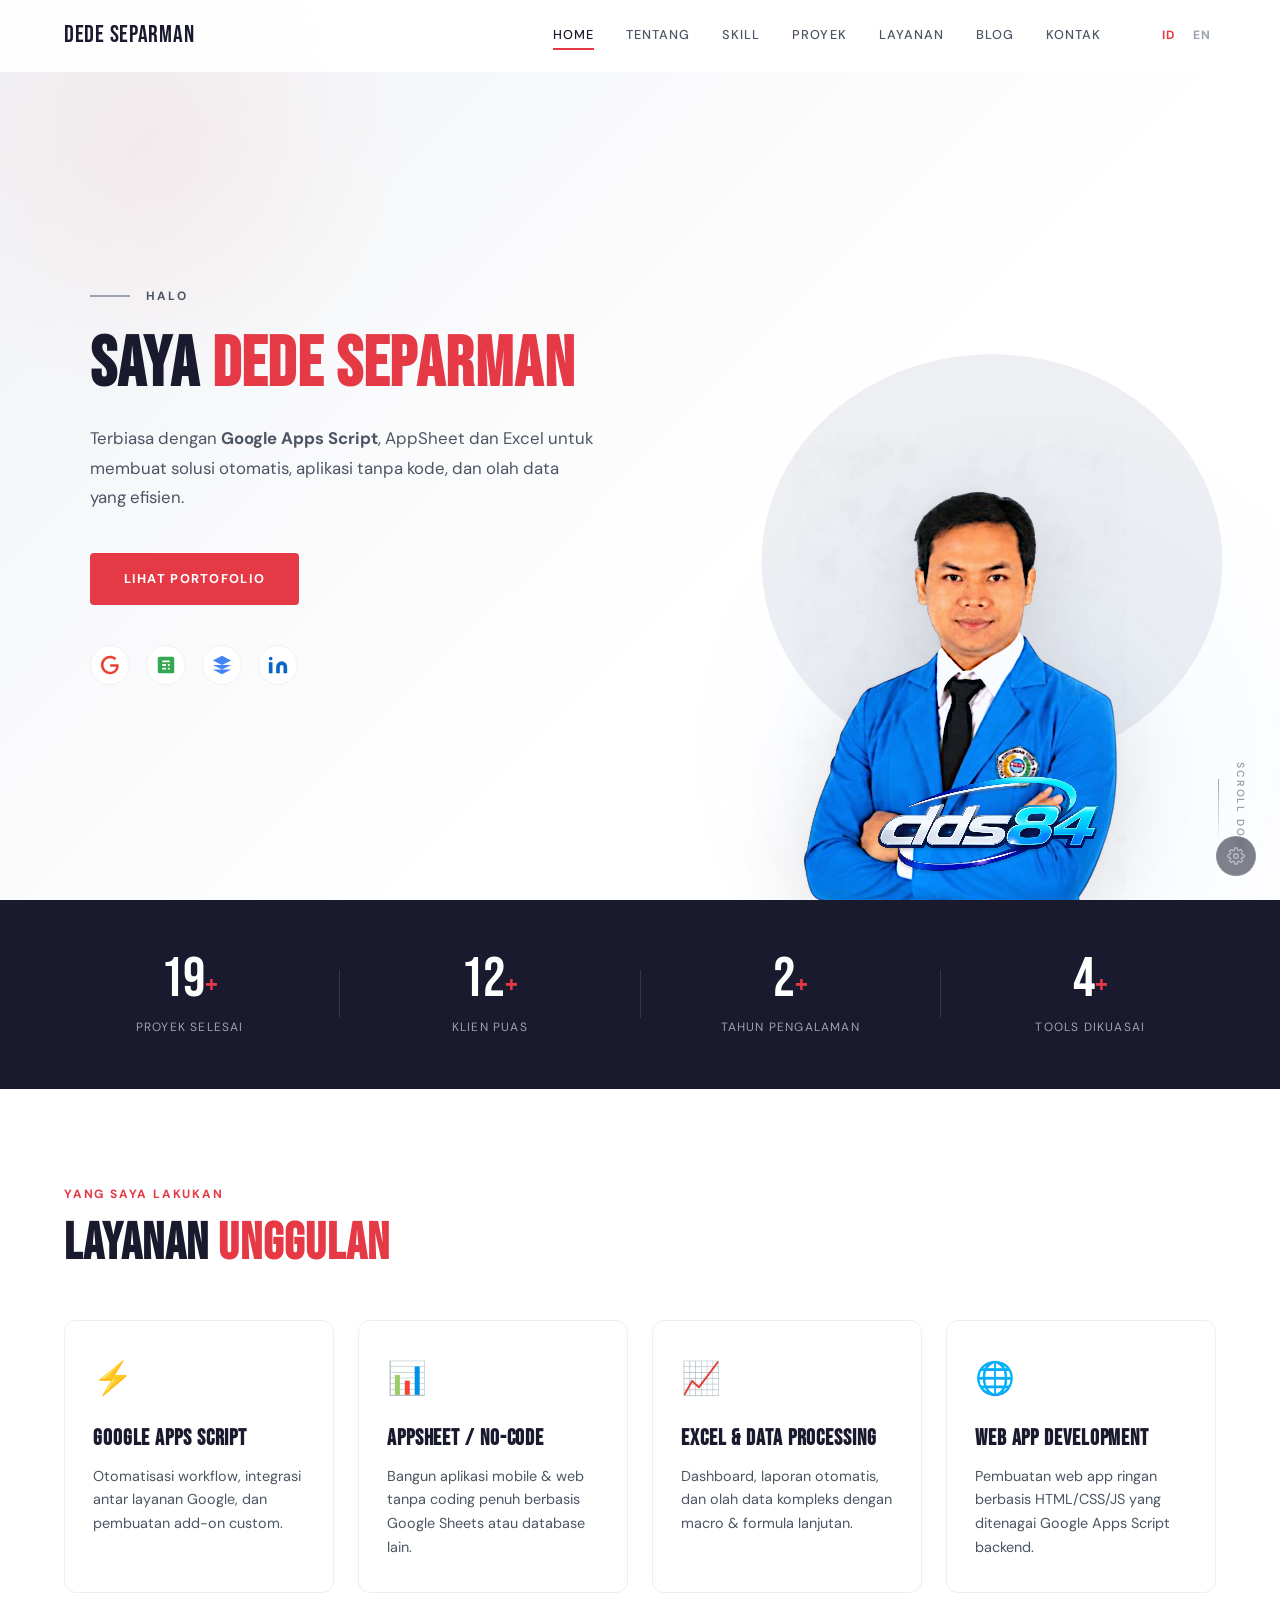
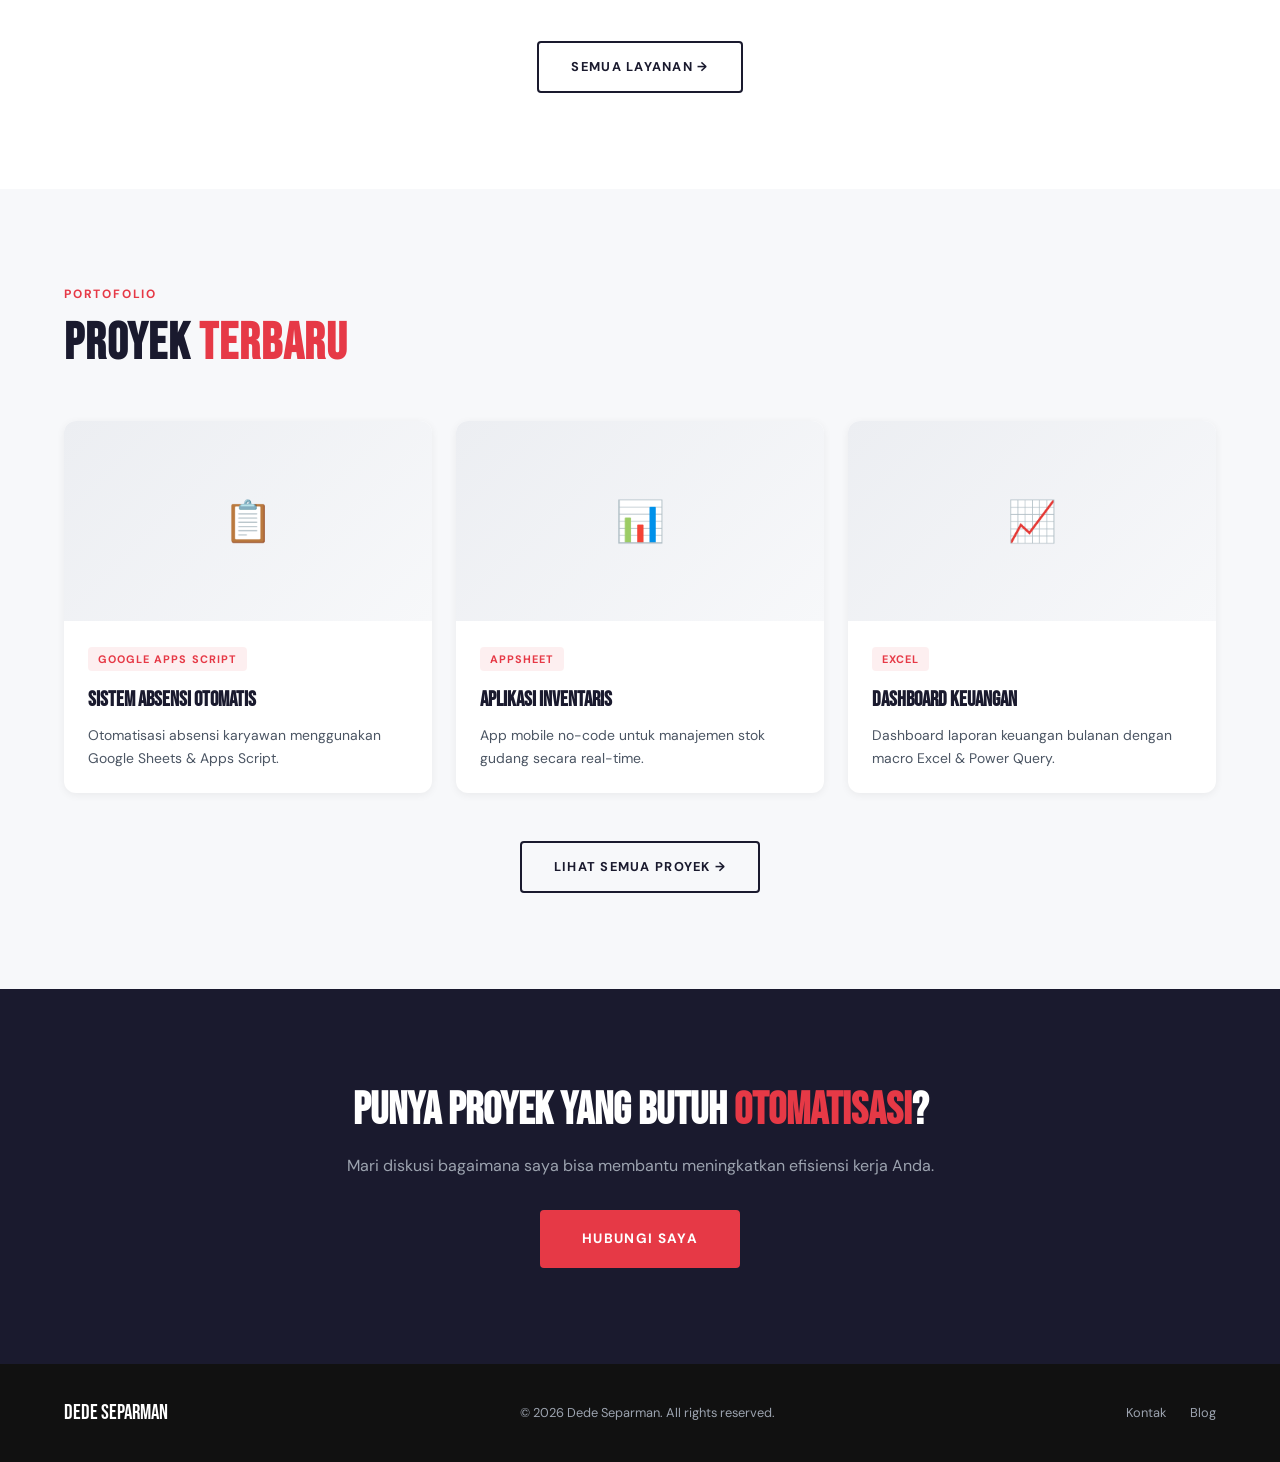
==== index.html @ c022af43 "Add files via upload" ====
<!DOCTYPE html>
<html lang="id">
<head>
  <meta charset="UTF-8" />
  <meta name="viewport" content="width=device-width, initial-scale=1.0" />
  <title>Dede Separman — Google Apps Script & Automation Specialist</title>
  <meta name="description" content="Spesialis Google Apps Script, AppSheet, dan Excel untuk solusi otomatis, aplikasi tanpa kode, dan olah data efisien." />
  <link rel="stylesheet" href="css/main.css" />
  <link rel="preconnect" href="https://fonts.googleapis.com" />
  <link rel="preconnect" href="https://fonts.gstatic.com" crossorigin />
  <link href="https://fonts.googleapis.com/css2?family=Bebas+Neue&family=DM+Sans:ital,wght@0,300;0,400;0,500;0,700;1,300&display=swap" rel="stylesheet" />
</head>
<body class="page-home">

  <!-- ── NAVBAR ── -->
  <header class="navbar" id="navbar">
    <div class="navbar__inner">
      <a href="index.html" class="navbar__logo">Dede Separman</a>

      <nav class="navbar__menu" id="navMenu">
        <a href="index.html" class="navbar__link active">Home</a>
        <a href="pages/tentang.html" class="navbar__link">Tentang</a>
        <a href="pages/skill.html" class="navbar__link">Skill</a>
        <a href="pages/proyek.html" class="navbar__link">Proyek</a>
        <a href="pages/layanan.html" class="navbar__link">Layanan</a>
        <a href="pages/blog.html" class="navbar__link">Blog</a>
        <a href="pages/kontak.html" class="navbar__link">Kontak</a>
      </nav>

      <div class="navbar__lang">
        <a href="#" class="lang-btn active" data-lang="id">ID</a>
        <a href="#" class="lang-btn" data-lang="en">EN</a>
      </div>

      <button class="navbar__burger" id="burgerBtn" aria-label="Toggle menu">
        <span></span><span></span><span></span>
      </button>
    </div>
  </header>

  <!-- ── HERO ── -->
  <main>
    <section class="hero">
      <div class="hero__content">
        <p class="hero__eyebrow"><span class="eyebrow-line"></span> Halo</p>
        <h1 class="hero__title">
          Saya <span class="hero__name">Dede Separman</span>
        </h1>
        <p class="hero__desc">
          Terbiasa dengan <strong>Google Apps Script</strong>, AppSheet
          dan Excel untuk membuat solusi otomatis,
          aplikasi tanpa kode, dan olah data yang efisien.
        </p>
        <a href="pages/proyek.html" class="btn btn--primary">Lihat Portofolio</a>

        <div class="hero__socials">
          <!-- Google icon -->
          <a href="#" class="social-icon" aria-label="Google">
            <svg width="22" height="22" viewBox="0 0 24 24"><path fill="#EA4335" d="M21.35 11.1h-9.17v2.73h6.51c-.33 3.81-3.5 5.44-6.5 5.44C8.36 19.27 5 16.25 5 12c0-4.1 3.2-7.27 7.2-7.27 3.09 0 4.9 1.97 4.9 1.97L19 4.72S16.56 2 12.1 2C6.42 2 2.03 6.8 2.03 12c0 5.05 4.13 10 10.22 10 5.35 0 9.25-3.67 9.25-9.09 0-1.15-.15-1.81-.15-1.81z"/></svg>
          </a>
          <!-- Sheets icon -->
          <a href="#" class="social-icon" aria-label="Google Sheets">
            <svg width="22" height="22" viewBox="0 0 24 24"><path fill="#34A853" d="M19 3H5a2 2 0 0 0-2 2v14a2 2 0 0 0 2 2h14a2 2 0 0 0 2-2V5a2 2 0 0 0-2-2zm-7 14H8v-2h4v2zm0-4H8v-2h4v2zm4 4h-2v-2h2v2zm0-4h-2v-2h2v2zm0-4H8V7h8v2z"/></svg>
          </a>
          <!-- Tailwind-style icon -->
          <a href="#" class="social-icon" aria-label="AppSheet">
            <svg width="22" height="22" viewBox="0 0 24 24"><path fill="#4285F4" d="M12 2 2 7l10 5 10-5-10-5zM2 17l10 5 10-5M2 12l10 5 10-5"/></svg>
          </a>
          <!-- LinkedIn icon -->
          <a href="https://linkedin.com" target="_blank" class="social-icon" aria-label="LinkedIn">
            <svg width="22" height="22" viewBox="0 0 24 24"><path fill="#0A66C2" d="M16 8a6 6 0 0 1 6 6v7h-4v-7a2 2 0 0 0-2-2 2 2 0 0 0-2 2v7h-4v-7a6 6 0 0 1 6-6zM2 9h4v12H2V9zm2-6a2 2 0 1 1 0 4 2 2 0 0 1 0-4z"/></svg>
          </a>
        </div>
      </div>

      <div class="hero__photo-wrap">
        <div class="hero__brush"></div>
        <!-- Replace src with your actual photo -->
        <img
          src="img/dede-nobg.png"
          alt="Dede Separman"
          class="hero__photo"
        />
      </div>

      <div class="hero__scroll-hint">
        <span>Scroll Down</span>
        <div class="scroll-line"></div>
      </div>
    </section>

    <!-- ── STATS BAR ── -->
    <section class="stats-bar">
      <div class="stats-bar__inner">
        <div class="stat-item">
          <span class="stat-number" data-target="50">0</span><span class="stat-suffix">+</span>
          <p class="stat-label">Proyek Selesai</p>
        </div>
        <div class="stat-divider"></div>
        <div class="stat-item">
          <span class="stat-number" data-target="30">0</span><span class="stat-suffix">+</span>
          <p class="stat-label">Klien Puas</p>
        </div>
        <div class="stat-divider"></div>
        <div class="stat-item">
          <span class="stat-number" data-target="5">0</span><span class="stat-suffix">+</span>
          <p class="stat-label">Tahun Pengalaman</p>
        </div>
        <div class="stat-divider"></div>
        <div class="stat-item">
          <span class="stat-number" data-target="10">0</span><span class="stat-suffix">+</span>
          <p class="stat-label">Tools Dikuasai</p>
        </div>
      </div>
    </section>

    <!-- ── SERVICES PREVIEW ── -->
    <section class="services-preview section-pad">
      <div class="container">
        <p class="section-label">Yang Saya Lakukan</p>
        <h2 class="section-title">Layanan <span class="accent">Unggulan</span></h2>
        <div class="services-grid">
          <div class="service-card">
            <div class="service-card__icon">⚡</div>
            <h3>Google Apps Script</h3>
            <p>Otomatisasi workflow, integrasi antar layanan Google, dan pembuatan add-on custom.</p>
          </div>
          <div class="service-card">
            <div class="service-card__icon">📊</div>
            <h3>AppSheet / No-Code</h3>
            <p>Bangun aplikasi mobile & web tanpa coding penuh berbasis Google Sheets atau database lain.</p>
          </div>
          <div class="service-card">
            <div class="service-card__icon">📈</div>
            <h3>Excel & Data Processing</h3>
            <p>Dashboard, laporan otomatis, dan olah data kompleks dengan macro & formula lanjutan.</p>
          </div>
          <div class="service-card">
            <div class="service-card__icon">🌐</div>
            <h3>Web App Development</h3>
            <p>Pembuatan web app ringan berbasis HTML/CSS/JS yang ditenagai Google Apps Script backend.</p>
          </div>
        </div>
        <div class="text-center mt-8">
          <a href="pages/layanan.html" class="btn btn--outline">Semua Layanan →</a>
        </div>
      </div>
    </section>

    <!-- ── LATEST PROJECTS ── -->
    <section class="latest-projects section-pad bg-light">
      <div class="container">
        <p class="section-label">Portofolio</p>
        <h2 class="section-title">Proyek <span class="accent">Terbaru</span></h2>
        <div class="projects-grid" id="projectsGrid">
          <!-- Loaded dynamically via JS from Supabase -->
          <div class="project-skeleton"></div>
          <div class="project-skeleton"></div>
          <div class="project-skeleton"></div>
        </div>
        <div class="text-center mt-8">
          <a href="pages/proyek.html" class="btn btn--outline">Lihat Semua Proyek →</a>
        </div>
      </div>
    </section>

    <!-- ── CTA ── -->
    <section class="cta-section section-pad">
      <div class="container cta-inner">
        <h2>Punya proyek yang butuh <span class="accent">otomatisasi</span>?</h2>
        <p>Mari diskusi bagaimana saya bisa membantu meningkatkan efisiensi kerja Anda.</p>
        <a href="pages/kontak.html" class="btn btn--primary btn--lg">Hubungi Saya</a>
      </div>
    </section>
  </main>

  <!-- ── FOOTER ── -->
  <footer class="footer">
    <div class="container footer__inner">
      <p class="footer__brand">Dede Separman</p>
      <p class="footer__copy">© <span id="year"></span> Dede Separman. All rights reserved.</p>
      <nav class="footer__nav">
        <a href="pages/kontak.html">Kontak</a>
        <a href="pages/blog.html">Blog</a>
      </nav>
    </div>

    <!-- Admin gear button -->
    <a href="admin.html" class="admin-gear-btn" aria-label="Admin Portal" title="Admin Portal">
      <svg width="18" height="18" viewBox="0 0 24 24" fill="none" stroke="currentColor" stroke-width="2" stroke-linecap="round" stroke-linejoin="round">
        <circle cx="12" cy="12" r="3"/>
        <path d="M19.4 15a1.65 1.65 0 0 0 .33 1.82l.06.06a2 2 0 0 1-2.83 2.83l-.06-.06a1.65 1.65 0 0 0-1.82-.33 1.65 1.65 0 0 0-1 1.51V21a2 2 0 0 1-4 0v-.09A1.65 1.65 0 0 0 9 19.4a1.65 1.65 0 0 0-1.82.33l-.06.06a2 2 0 0 1-2.83-2.83l.06-.06A1.65 1.65 0 0 0 4.68 15a1.65 1.65 0 0 0-1.51-1H3a2 2 0 0 1 0-4h.09A1.65 1.65 0 0 0 4.6 9a1.65 1.65 0 0 0-.33-1.82l-.06-.06a2 2 0 0 1 2.83-2.83l.06.06A1.65 1.65 0 0 0 9 4.68a1.65 1.65 0 0 0 1-1.51V3a2 2 0 0 1 4 0v.09a1.65 1.65 0 0 0 1 1.51 1.65 1.65 0 0 0 1.82-.33l.06-.06a2 2 0 0 1 2.83 2.83l-.06.06A1.65 1.65 0 0 0 19.4 9a1.65 1.65 0 0 0 1.51 1H21a2 2 0 0 1 0 4h-.09a1.65 1.65 0 0 0-1.51 1z"/>
      </svg>
    </a>
  </footer>

  <style>
    .admin-gear-btn {
      position: fixed;
      bottom: 24px;
      right: 24px;
      width: 40px;
      height: 40px;
      background: rgba(26, 26, 46, 0.55);
      color: rgba(255, 255, 255, 0.45);
      border-radius: 50%;
      display: flex;
      align-items: center;
      justify-content: center;
      text-decoration: none;
      backdrop-filter: blur(6px);
      border: 1px solid rgba(255, 255, 255, 0.08);
      transition: background 0.25s, color 0.25s, transform 0.3s;
      z-index: 999;
    }
    .admin-gear-btn:hover {
      background: #E63946;
      color: #ffffff;
      border-color: transparent;
      transform: rotate(60deg);
    }
  </style>

  <script src="js/supabase-client.js"></script>
  <script src="js/main.js"></script>
</body>
</html>
---- css/main.css ----
/* ─────────────────────────────────────────
   DEDE SEPARMAN — main.css
   Stack: HTML + Tailwind-free vanilla CSS
   ───────────────────────────────────────── */

/* ── CSS VARIABLES ── */
:root {
  --red:        #E63946;
  --red-dark:   #C1121F;
  --black:      #1A1A2E;
  --white:      #FFFFFF;
  --gray-50:    #F7F8FA;
  --gray-100:   #ECEEF2;
  --gray-400:   #9CA3AF;
  --gray-600:   #4B5563;
  --font-display: 'Bebas Neue', sans-serif;
  --font-body:    'DM Sans', sans-serif;
  --nav-h:       72px;
  --max-w:       1200px;
  --radius:      12px;
  --shadow-sm:   0 2px 8px rgba(0,0,0,.06);
  --shadow-md:   0 6px 24px rgba(0,0,0,.10);
  --shadow-lg:   0 16px 48px rgba(0,0,0,.14);
  --transition:  .25s cubic-bezier(.4,0,.2,1);
}

/* ── RESET ── */
*, *::before, *::after { box-sizing: border-box; margin: 0; padding: 0; }
html { scroll-behavior: smooth; font-size: 16px; }
body {
  font-family: var(--font-body);
  color: var(--black);
  background: var(--white);
  line-height: 1.6;
  overflow-x: hidden;
}
img, svg { display: block; max-width: 100%; }
a { text-decoration: none; color: inherit; }
ul { list-style: none; }

/* ── UTILITIES ── */
.container  { width: 100%; max-width: var(--max-w); margin-inline: auto; padding-inline: 1.5rem; }
.section-pad { padding-block: 6rem; }
.bg-light   { background: var(--gray-50); }
.text-center { text-align: center; }
.mt-8       { margin-top: 3rem; }
.accent     { color: var(--red); }

/* ── BUTTONS ── */
.btn {
  display: inline-flex;
  align-items: center;
  gap: .5rem;
  font-family: var(--font-body);
  font-weight: 700;
  font-size: .8rem;
  letter-spacing: .1em;
  text-transform: uppercase;
  padding: .875rem 2rem;
  border-radius: 4px;
  cursor: pointer;
  transition: var(--transition);
  border: 2px solid transparent;
}
.btn--primary {
  background: var(--red);
  color: var(--white);
  border-color: var(--red);
}
.btn--primary:hover {
  background: var(--red-dark);
  border-color: var(--red-dark);
  transform: translateY(-2px);
  box-shadow: 0 8px 20px rgba(230,57,70,.35);
}
.btn--outline {
  background: transparent;
  color: var(--black);
  border-color: var(--black);
}
.btn--outline:hover {
  background: var(--black);
  color: var(--white);
  transform: translateY(-2px);
}
.btn--lg { padding: 1rem 2.5rem; font-size: .85rem; }

/* ── SECTION LABELS ── */
.section-label {
  font-size: .75rem;
  font-weight: 700;
  letter-spacing: .15em;
  text-transform: uppercase;
  color: var(--red);
  margin-bottom: .75rem;
}
.section-title {
  font-family: var(--font-display);
  font-size: clamp(2.2rem, 4vw, 3.2rem);
  line-height: 1.1;
  margin-bottom: 3rem;
  letter-spacing: .02em;
}

/* ─────────────────────────────────────────
   NAVBAR
   ───────────────────────────────────────── */
.navbar {
  position: fixed;
  top: 0; left: 0; right: 0;
  height: var(--nav-h);
  background: rgba(255,255,255,.92);
  backdrop-filter: blur(12px);
  -webkit-backdrop-filter: blur(12px);
  border-bottom: 1px solid transparent;
  z-index: 1000;
  transition: border-color var(--transition), box-shadow var(--transition);
}
.navbar.scrolled {
  border-color: var(--gray-100);
  box-shadow: var(--shadow-sm);
}
.navbar__inner {
  max-width: var(--max-w);
  margin-inline: auto;
  padding-inline: 1.5rem;
  height: 100%;
  display: flex;
  align-items: center;
  gap: 2rem;
}
.navbar__logo {
  font-family: var(--font-display);
  font-size: 1.5rem;
  letter-spacing: .03em;
  white-space: nowrap;
  color: var(--black);
}
.navbar__menu {
  display: flex;
  gap: 2rem;
  margin-left: auto;
}
.navbar__link {
  font-size: .8rem;
  font-weight: 500;
  letter-spacing: .08em;
  text-transform: uppercase;
  color: var(--gray-600);
  position: relative;
  transition: color var(--transition);
}
.navbar__link::after {
  content: '';
  position: absolute;
  bottom: -4px; left: 0;
  width: 0; height: 2px;
  background: var(--red);
  transition: width var(--transition);
}
.navbar__link:hover,
.navbar__link.active { color: var(--black); }
.navbar__link:hover::after,
.navbar__link.active::after { width: 100%; }

.navbar__lang {
  display: flex;
  gap: .5rem;
  margin-left: 1.5rem;
}
.lang-btn {
  font-size: .75rem;
  font-weight: 700;
  letter-spacing: .1em;
  color: var(--gray-400);
  transition: color var(--transition);
  padding: .1rem .3rem;
}
.lang-btn.active,
.lang-btn:hover { color: var(--red); }

.navbar__burger {
  display: none;
  flex-direction: column;
  gap: 5px;
  background: none;
  border: none;
  cursor: pointer;
  padding: .25rem;
  margin-left: auto;
}
.navbar__burger span {
  display: block;
  width: 26px; height: 2px;
  background: var(--black);
  transition: var(--transition);
}
.navbar__burger.open span:nth-child(1) { transform: translateY(7px) rotate(45deg); }
.navbar__burger.open span:nth-child(2) { opacity: 0; }
.navbar__burger.open span:nth-child(3) { transform: translateY(-7px) rotate(-45deg); }

/* ─────────────────────────────────────────
   HERO
   ───────────────────────────────────────── */
.hero {
  min-height: 100vh;
  padding-top: var(--nav-h);
  display: grid;
  grid-template-columns: 1fr 1fr;
  align-items: center;
  position: relative;
  overflow: hidden;
  background: linear-gradient(135deg, #f0f2f5 0%, #ffffff 60%);
}

/* decorative circles */
.hero::before, .hero::after {
  content: '';
  position: absolute;
  border-radius: 50%;
  pointer-events: none;
}
.hero::before {
  width: 500px; height: 500px;
  background: radial-gradient(circle, rgba(230,57,70,.06), transparent 70%);
  top: -100px; left: -100px;
}
.hero::after {
  width: 700px; height: 700px;
  background: radial-gradient(circle, rgba(66,133,244,.05), transparent 70%);
  bottom: -200px; right: -100px;
}

.hero__content {
  padding: 5rem 2rem 5rem 7vw;
  z-index: 1;
  animation: fadeUp .8s ease both;
}
.hero__eyebrow {
  display: flex;
  align-items: center;
  gap: 1rem;
  font-size: .75rem;
  font-weight: 700;
  letter-spacing: .2em;
  text-transform: uppercase;
  color: var(--gray-600);
  margin-bottom: 1.5rem;
}
.eyebrow-line {
  display: block;
  width: 2.5rem; height: 2px;
  background: var(--gray-400);
}
.hero__title {
  font-family: var(--font-display);
  font-size: clamp(3rem, 5.5vw, 5.5rem);
  line-height: 1;
  letter-spacing: .02em;
  margin-bottom: 1.5rem;
}
.hero__name { color: var(--red); }
.hero__desc {
  font-size: 1.05rem;
  color: var(--gray-600);
  max-width: 42ch;
  margin-bottom: 2.5rem;
  line-height: 1.75;
}
.hero__socials {
  display: flex;
  gap: 1rem;
  margin-top: 2.5rem;
}
.social-icon {
  width: 40px; height: 40px;
  border-radius: 50%;
  border: 1.5px solid var(--gray-100);
  display: flex;
  align-items: center;
  justify-content: center;
  transition: var(--transition);
  background: var(--white);
}
.social-icon:hover {
  border-color: var(--red);
  box-shadow: 0 4px 12px rgba(230,57,70,.2);
  transform: translateY(-3px);
}

.hero__photo-wrap {
  position: relative;
  height: 100%;
  min-height: 600px;
  display: flex;
  align-items: flex-end;
  justify-content: center;
  animation: fadeIn .9s ease both .15s;
}
.hero__brush {
  position: absolute;
  inset: 10% 0 0 10%;
  background: url("data:image/svg+xml,%3Csvg xmlns='http://www.w3.org/2000/svg' width='500' height='500' viewBox='0 0 500 500'%3E%3Cellipse cx='250' cy='280' rx='200' ry='180' fill='%23E5E8EE'/%3E%3C/svg%3E") center/contain no-repeat;
  opacity: .7;
}
.hero__photo {
  position: relative;
  z-index: 1;
  max-height: 85vh;
  object-fit: contain;
  object-position: bottom;
  filter: drop-shadow(0 20px 40px rgba(0,0,0,.12));
}

.hero__scroll-hint {
  position: absolute;
  right: 2rem;
  bottom: 2.5rem;
  display: flex;
  flex-direction: column;
  align-items: center;
  gap: .75rem;
  font-size: .65rem;
  font-weight: 600;
  letter-spacing: .18em;
  text-transform: uppercase;
  color: var(--gray-400);
  writing-mode: vertical-rl;
  z-index: 1;
}
.scroll-line {
  width: 1px; height: 4rem;
  background: linear-gradient(to bottom, var(--gray-400), transparent);
}

/* ─────────────────────────────────────────
   STATS BAR
   ───────────────────────────────────────── */
.stats-bar {
  background: var(--black);
  color: var(--white);
  padding: 2.5rem 1.5rem;
}
.stats-bar__inner {
  max-width: var(--max-w);
  margin-inline: auto;
  display: flex;
  align-items: center;
  justify-content: center;
  gap: 0;
  flex-wrap: wrap;
}
.stat-item {
  flex: 1;
  min-width: 140px;
  text-align: center;
  padding: .75rem 1rem;
}
.stat-number {
  font-family: var(--font-display);
  font-size: 3.5rem;
  line-height: 1;
  color: var(--white);
}
.stat-suffix {
  font-family: var(--font-display);
  font-size: 2rem;
  color: var(--red);
}
.stat-label {
  font-size: .75rem;
  letter-spacing: .1em;
  text-transform: uppercase;
  color: var(--gray-400);
  margin-top: .35rem;
}
.stat-divider {
  width: 1px;
  height: 3rem;
  background: rgba(255,255,255,.12);
}

/* ─────────────────────────────────────────
   SERVICES PREVIEW
   ───────────────────────────────────────── */
.services-grid {
  display: grid;
  grid-template-columns: repeat(auto-fit, minmax(240px, 1fr));
  gap: 1.5rem;
}
.service-card {
  background: var(--white);
  border: 1px solid var(--gray-100);
  border-radius: var(--radius);
  padding: 2rem 1.75rem;
  transition: var(--transition);
  position: relative;
  overflow: hidden;
}
.service-card::before {
  content: '';
  position: absolute;
  top: 0; left: 0;
  width: 0; height: 3px;
  background: var(--red);
  transition: width var(--transition);
}
.service-card:hover { box-shadow: var(--shadow-md); transform: translateY(-4px); }
.service-card:hover::before { width: 100%; }
.service-card__icon { font-size: 2rem; margin-bottom: 1rem; }
.service-card h3 {
  font-family: var(--font-display);
  font-size: 1.4rem;
  letter-spacing: .04em;
  margin-bottom: .5rem;
}
.service-card p { font-size: .9rem; color: var(--gray-600); line-height: 1.65; }

/* ─────────────────────────────────────────
   PROJECT CARDS
   ───────────────────────────────────────── */
.projects-grid {
  display: grid;
  grid-template-columns: repeat(auto-fit, minmax(300px, 1fr));
  gap: 1.5rem;
}
.project-card {
  background: var(--white);
  border-radius: var(--radius);
  overflow: hidden;
  box-shadow: var(--shadow-sm);
  transition: var(--transition);
}
.project-card:hover { transform: translateY(-5px); box-shadow: var(--shadow-md); }
.project-card__img {
  width: 100%; height: 200px;
  object-fit: cover;
  background: var(--gray-100);
}
.project-card__img-placeholder {
  width: 100%; height: 200px;
  background: linear-gradient(135deg, var(--gray-100), var(--gray-50));
  display: flex;
  align-items: center;
  justify-content: center;
  font-size: 2.5rem;
}
.project-card__body { padding: 1.5rem; }
.project-tag {
  display: inline-block;
  font-size: .68rem;
  font-weight: 700;
  letter-spacing: .1em;
  text-transform: uppercase;
  color: var(--red);
  background: rgba(230,57,70,.08);
  padding: .2rem .6rem;
  border-radius: 4px;
  margin-bottom: .75rem;
}
.project-card h3 {
  font-family: var(--font-display);
  font-size: 1.3rem;
  margin-bottom: .5rem;
}
.project-card p { font-size: .87rem; color: var(--gray-600); }
.project-skeleton {
  height: 320px;
  border-radius: var(--radius);
  background: linear-gradient(90deg, var(--gray-100) 25%, var(--gray-50) 50%, var(--gray-100) 75%);
  background-size: 200%;
  animation: skeleton 1.5s infinite;
}

/* ─────────────────────────────────────────
   CTA SECTION
   ───────────────────────────────────────── */
.cta-section { background: var(--black); }
.cta-inner {
  max-width: 680px;
  text-align: center;
  color: var(--white);
}
.cta-inner h2 {
  font-family: var(--font-display);
  font-size: clamp(1.8rem, 3.5vw, 2.8rem);
  margin-bottom: 1rem;
  line-height: 1.15;
}
.cta-inner p {
  color: var(--gray-400);
  margin-bottom: 2rem;
  font-size: 1rem;
}

/* ─────────────────────────────────────────
   FOOTER
   ───────────────────────────────────────── */
.footer {
  background: #111;
  color: var(--gray-400);
  padding: 2rem 1.5rem;
}
.footer__inner {
  display: flex;
  align-items: center;
  justify-content: space-between;
  flex-wrap: wrap;
  gap: 1rem;
}
.footer__brand {
  font-family: var(--font-display);
  font-size: 1.3rem;
  color: var(--white);
}
.footer__copy { font-size: .8rem; }
.footer__nav { display: flex; gap: 1.5rem; font-size: .8rem; }
.footer__nav a { transition: color var(--transition); }
.footer__nav a:hover { color: var(--red); }

/* ─────────────────────────────────────────
   PAGE-SPECIFIC — KONTAK FORM
   ───────────────────────────────────────── */
.form-group { margin-bottom: 1.25rem; }
.form-group label {
  display: block;
  font-size: .8rem;
  font-weight: 600;
  letter-spacing: .05em;
  text-transform: uppercase;
  margin-bottom: .4rem;
  color: var(--gray-600);
}
.form-group input,
.form-group textarea,
.form-group select {
  width: 100%;
  padding: .8rem 1rem;
  border: 1.5px solid var(--gray-100);
  border-radius: 8px;
  font-family: var(--font-body);
  font-size: .95rem;
  background: var(--white);
  color: var(--black);
  outline: none;
  transition: border-color var(--transition), box-shadow var(--transition);
}
.form-group input:focus,
.form-group textarea:focus,
.form-group select:focus {
  border-color: var(--red);
  box-shadow: 0 0 0 3px rgba(230,57,70,.12);
}
.form-group textarea { min-height: 140px; resize: vertical; }

/* ─────────────────────────────────────────
   ANIMATIONS
   ───────────────────────────────────────── */
@keyframes fadeUp {
  from { opacity: 0; transform: translateY(24px); }
  to   { opacity: 1; transform: translateY(0); }
}
@keyframes fadeIn {
  from { opacity: 0; }
  to   { opacity: 1; }
}
@keyframes skeleton {
  0%, 100% { background-position: 0%; }
  50%       { background-position: 100%; }
}

/* ─────────────────────────────────────────
   RESPONSIVE
   ───────────────────────────────────────── */
@media (max-width: 900px) {
  .hero {
    grid-template-columns: 1fr;
    min-height: auto;
    padding-bottom: 3rem;
  }
  .hero__content { padding: 4rem 1.5rem 0; }
  .hero__photo-wrap { min-height: 340px; order: -1; margin-top: 1rem; }
  .hero__photo { max-height: 360px; }
  .hero__scroll-hint { display: none; }
  .stat-divider { display: none; }
  .stat-item { min-width: 120px; }
}

@media (max-width: 768px) {
  .navbar__menu {
    position: fixed;
    top: var(--nav-h); left: 0; right: 0;
    background: var(--white);
    flex-direction: column;
    padding: 1.5rem;
    gap: 1rem;
    border-top: 1px solid var(--gray-100);
    box-shadow: var(--shadow-md);
    transform: translateY(-110%);
    opacity: 0;
    transition: transform var(--transition), opacity var(--transition);
    pointer-events: none;
  }
  .navbar__menu.open {
    transform: translateY(0);
    opacity: 1;
    pointer-events: auto;
  }
  .navbar__lang { margin-left: auto; }
  .navbar__burger { display: flex; }
}
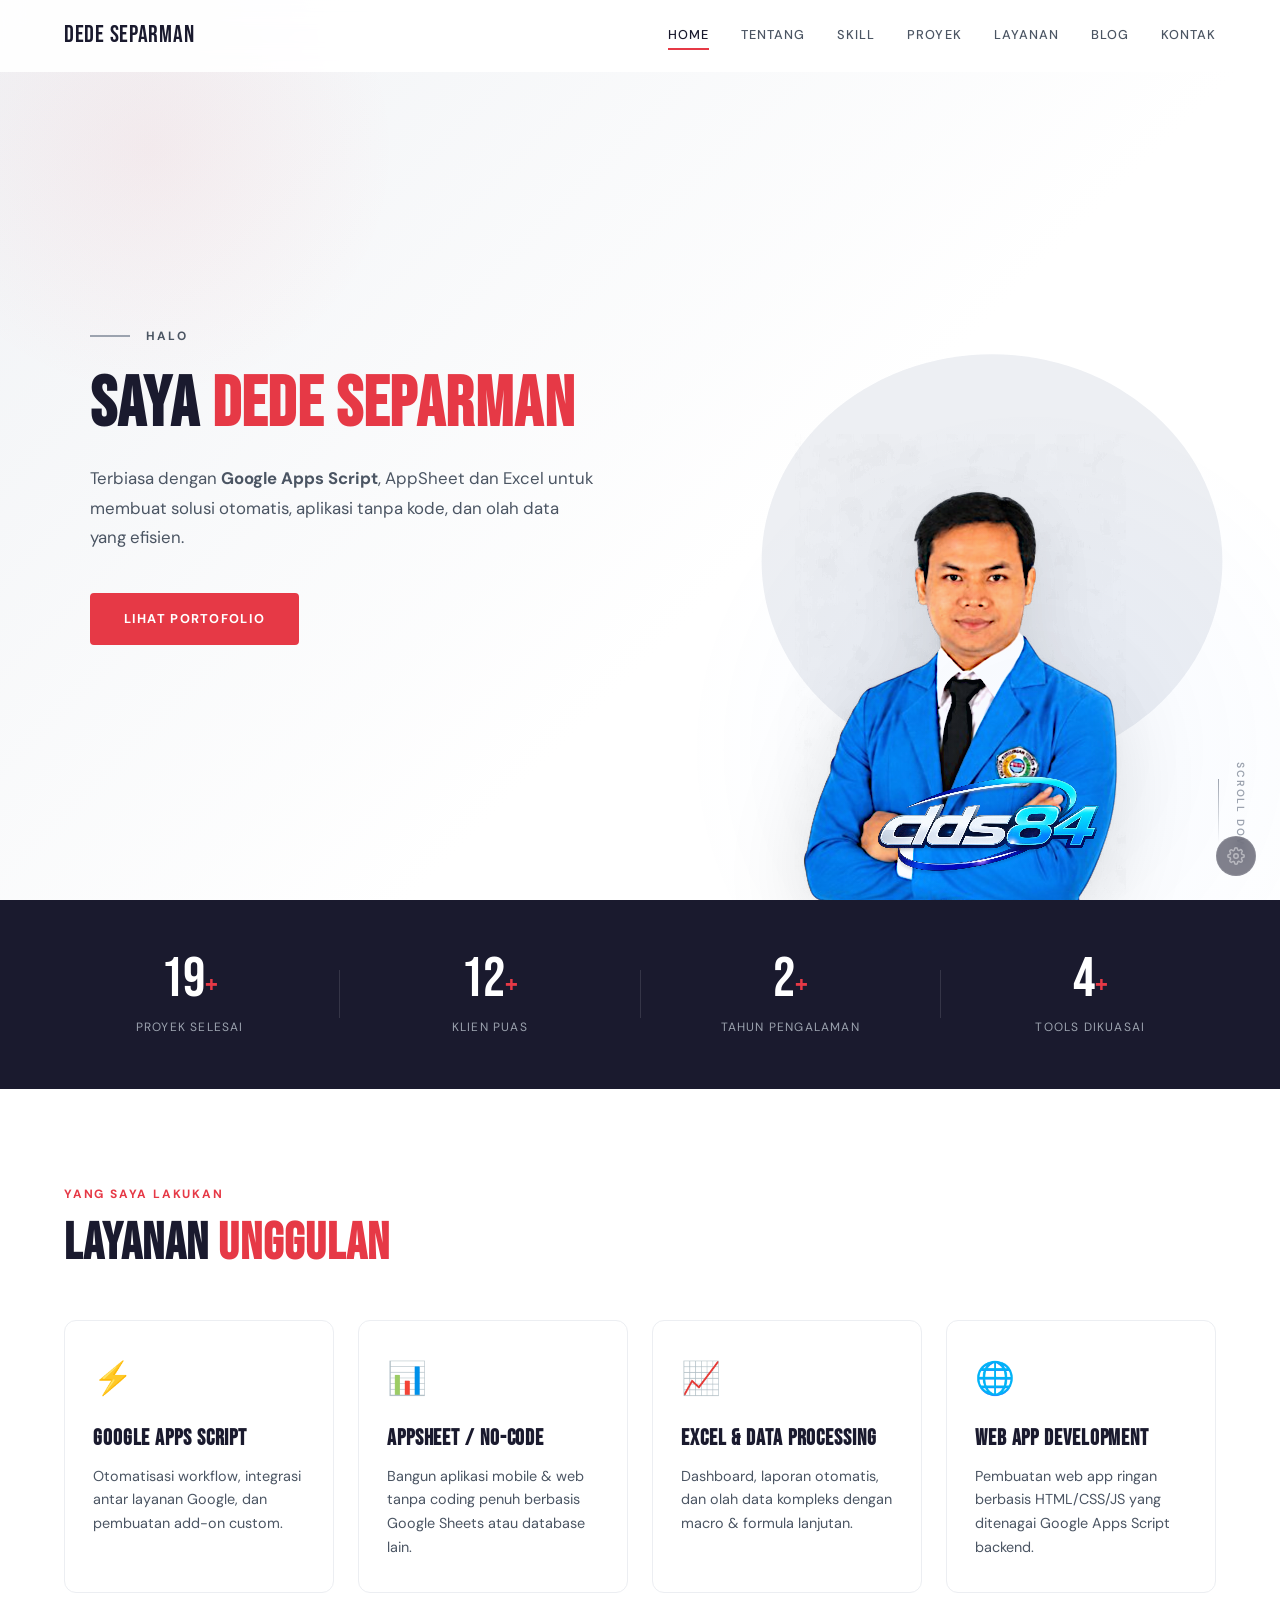
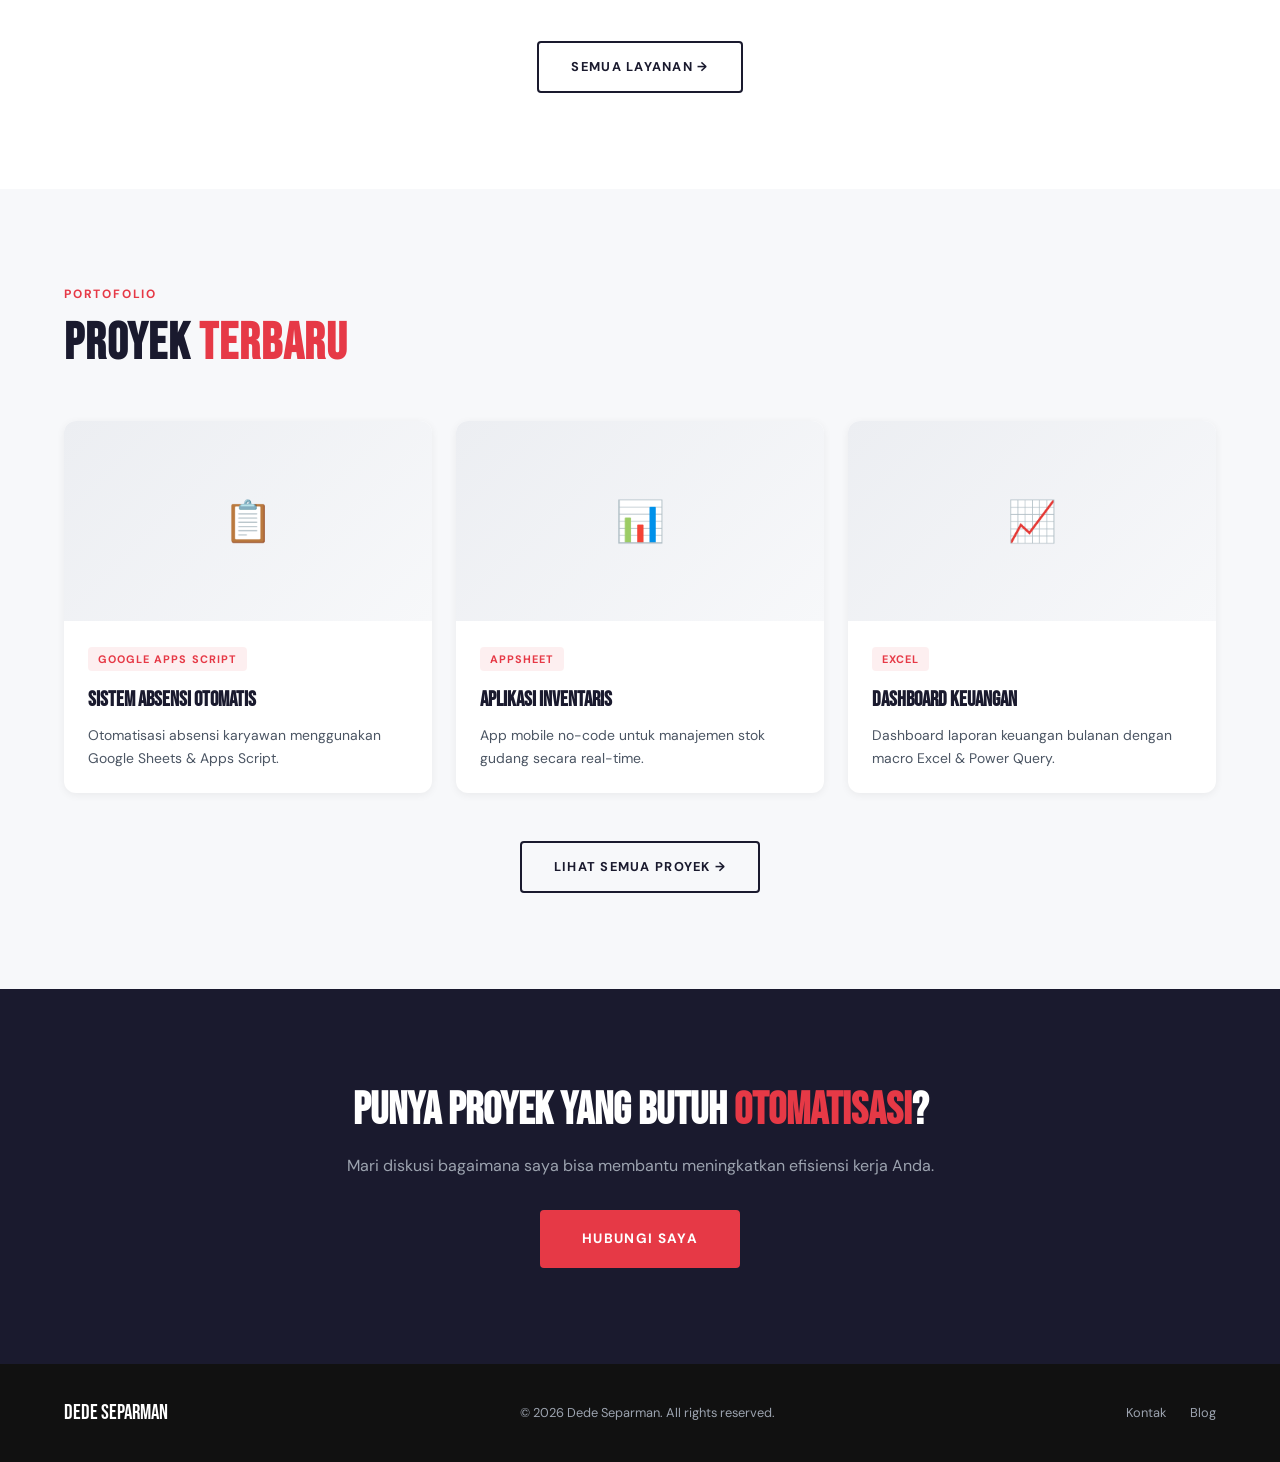
==== commit 62b68c48: "Add files via upload" ====
--- a/index.html
+++ b/index.html
@@ -27,10 +27,7 @@
         <a href="pages/kontak.html" class="navbar__link">Kontak</a>
       </nav>
 
-      <div class="navbar__lang">
-        <a href="#" class="lang-btn active" data-lang="id">ID</a>
-        <a href="#" class="lang-btn" data-lang="en">EN</a>
-      </div>
+      
 
       <button class="navbar__burger" id="burgerBtn" aria-label="Toggle menu">
         <span></span><span></span><span></span>
@@ -53,24 +50,7 @@
         </p>
         <a href="pages/proyek.html" class="btn btn--primary">Lihat Portofolio</a>
 
-        <div class="hero__socials">
-          <!-- Google icon -->
-          <a href="#" class="social-icon" aria-label="Google">
-            <svg width="22" height="22" viewBox="0 0 24 24"><path fill="#EA4335" d="M21.35 11.1h-9.17v2.73h6.51c-.33 3.81-3.5 5.44-6.5 5.44C8.36 19.27 5 16.25 5 12c0-4.1 3.2-7.27 7.2-7.27 3.09 0 4.9 1.97 4.9 1.97L19 4.72S16.56 2 12.1 2C6.42 2 2.03 6.8 2.03 12c0 5.05 4.13 10 10.22 10 5.35 0 9.25-3.67 9.25-9.09 0-1.15-.15-1.81-.15-1.81z"/></svg>
-          </a>
-          <!-- Sheets icon -->
-          <a href="#" class="social-icon" aria-label="Google Sheets">
-            <svg width="22" height="22" viewBox="0 0 24 24"><path fill="#34A853" d="M19 3H5a2 2 0 0 0-2 2v14a2 2 0 0 0 2 2h14a2 2 0 0 0 2-2V5a2 2 0 0 0-2-2zm-7 14H8v-2h4v2zm0-4H8v-2h4v2zm4 4h-2v-2h2v2zm0-4h-2v-2h2v2zm0-4H8V7h8v2z"/></svg>
-          </a>
-          <!-- Tailwind-style icon -->
-          <a href="#" class="social-icon" aria-label="AppSheet">
-            <svg width="22" height="22" viewBox="0 0 24 24"><path fill="#4285F4" d="M12 2 2 7l10 5 10-5-10-5zM2 17l10 5 10-5M2 12l10 5 10-5"/></svg>
-          </a>
-          <!-- LinkedIn icon -->
-          <a href="https://linkedin.com" target="_blank" class="social-icon" aria-label="LinkedIn">
-            <svg width="22" height="22" viewBox="0 0 24 24"><path fill="#0A66C2" d="M16 8a6 6 0 0 1 6 6v7h-4v-7a2 2 0 0 0-2-2 2 2 0 0 0-2 2v7h-4v-7a6 6 0 0 1 6-6zM2 9h4v12H2V9zm2-6a2 2 0 1 1 0 4 2 2 0 0 1 0-4z"/></svg>
-          </a>
-        </div>
+        
       </div>
 
       <div class="hero__photo-wrap">
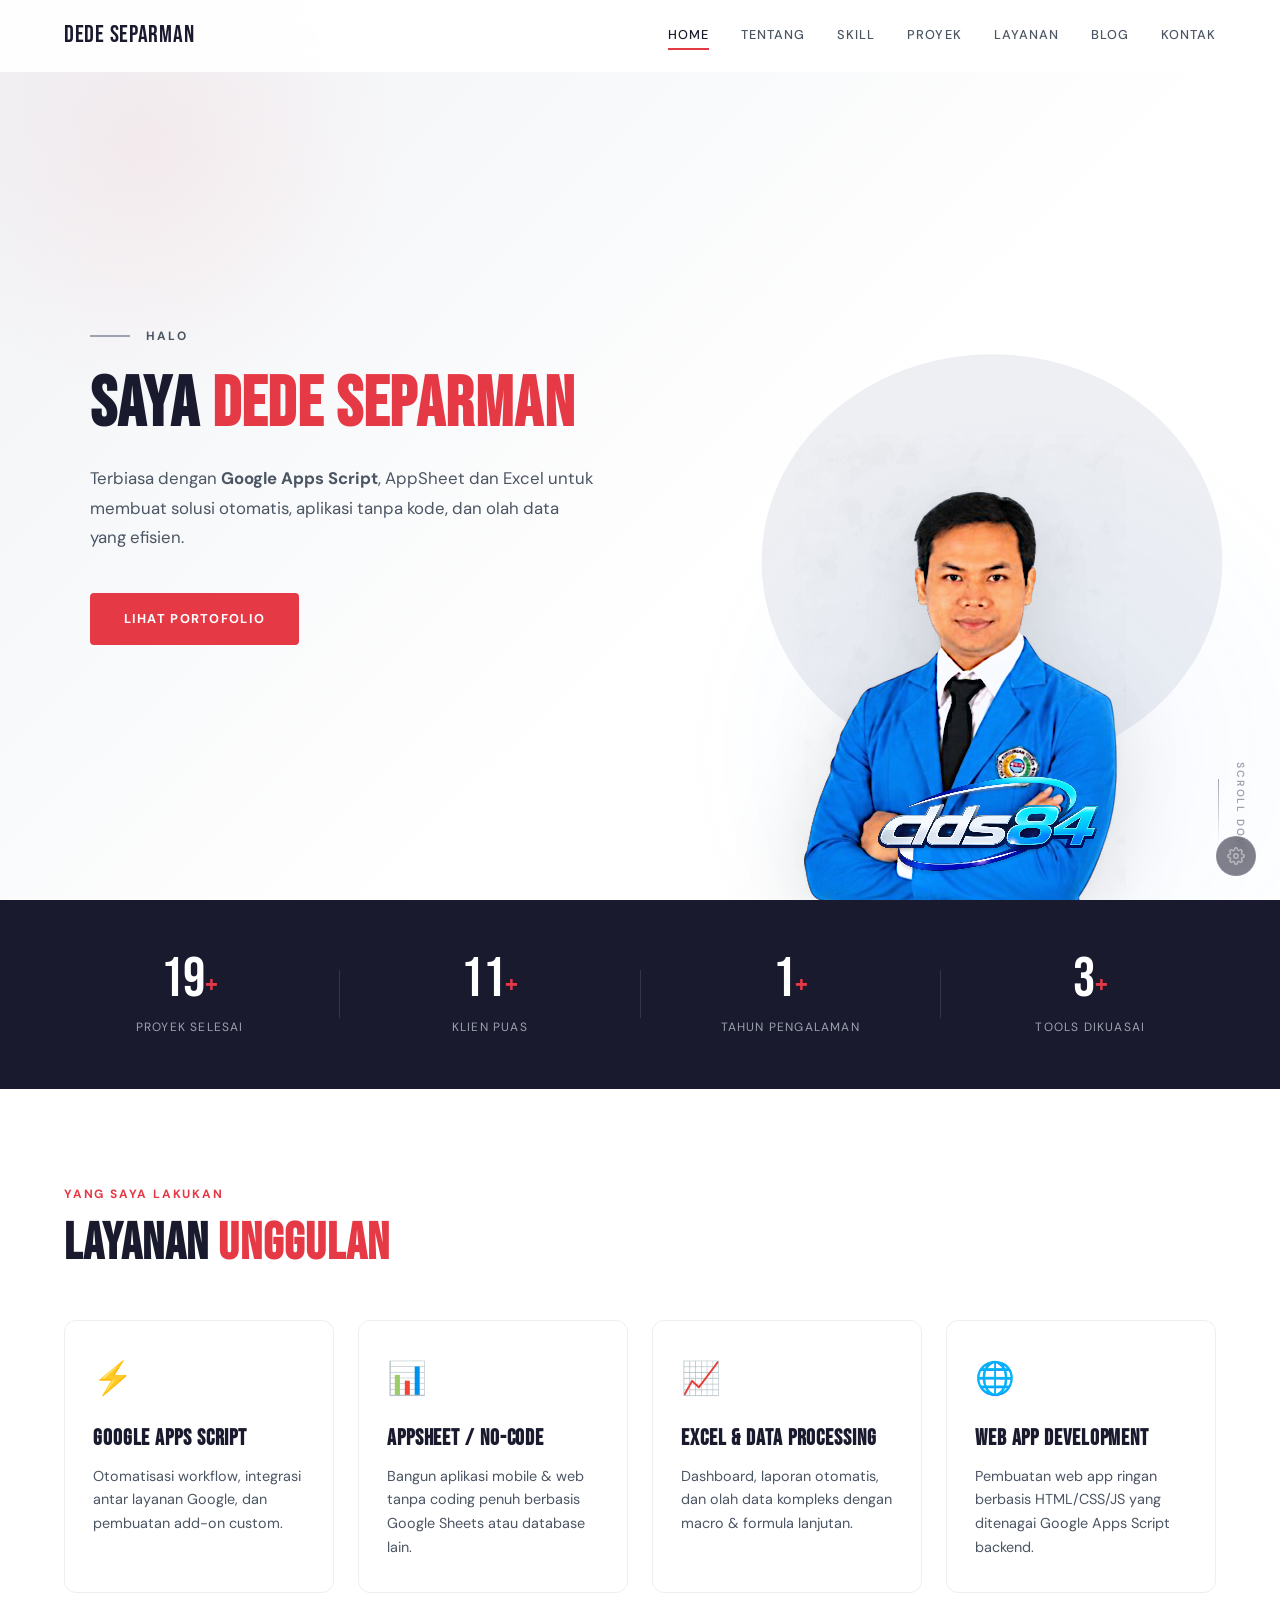
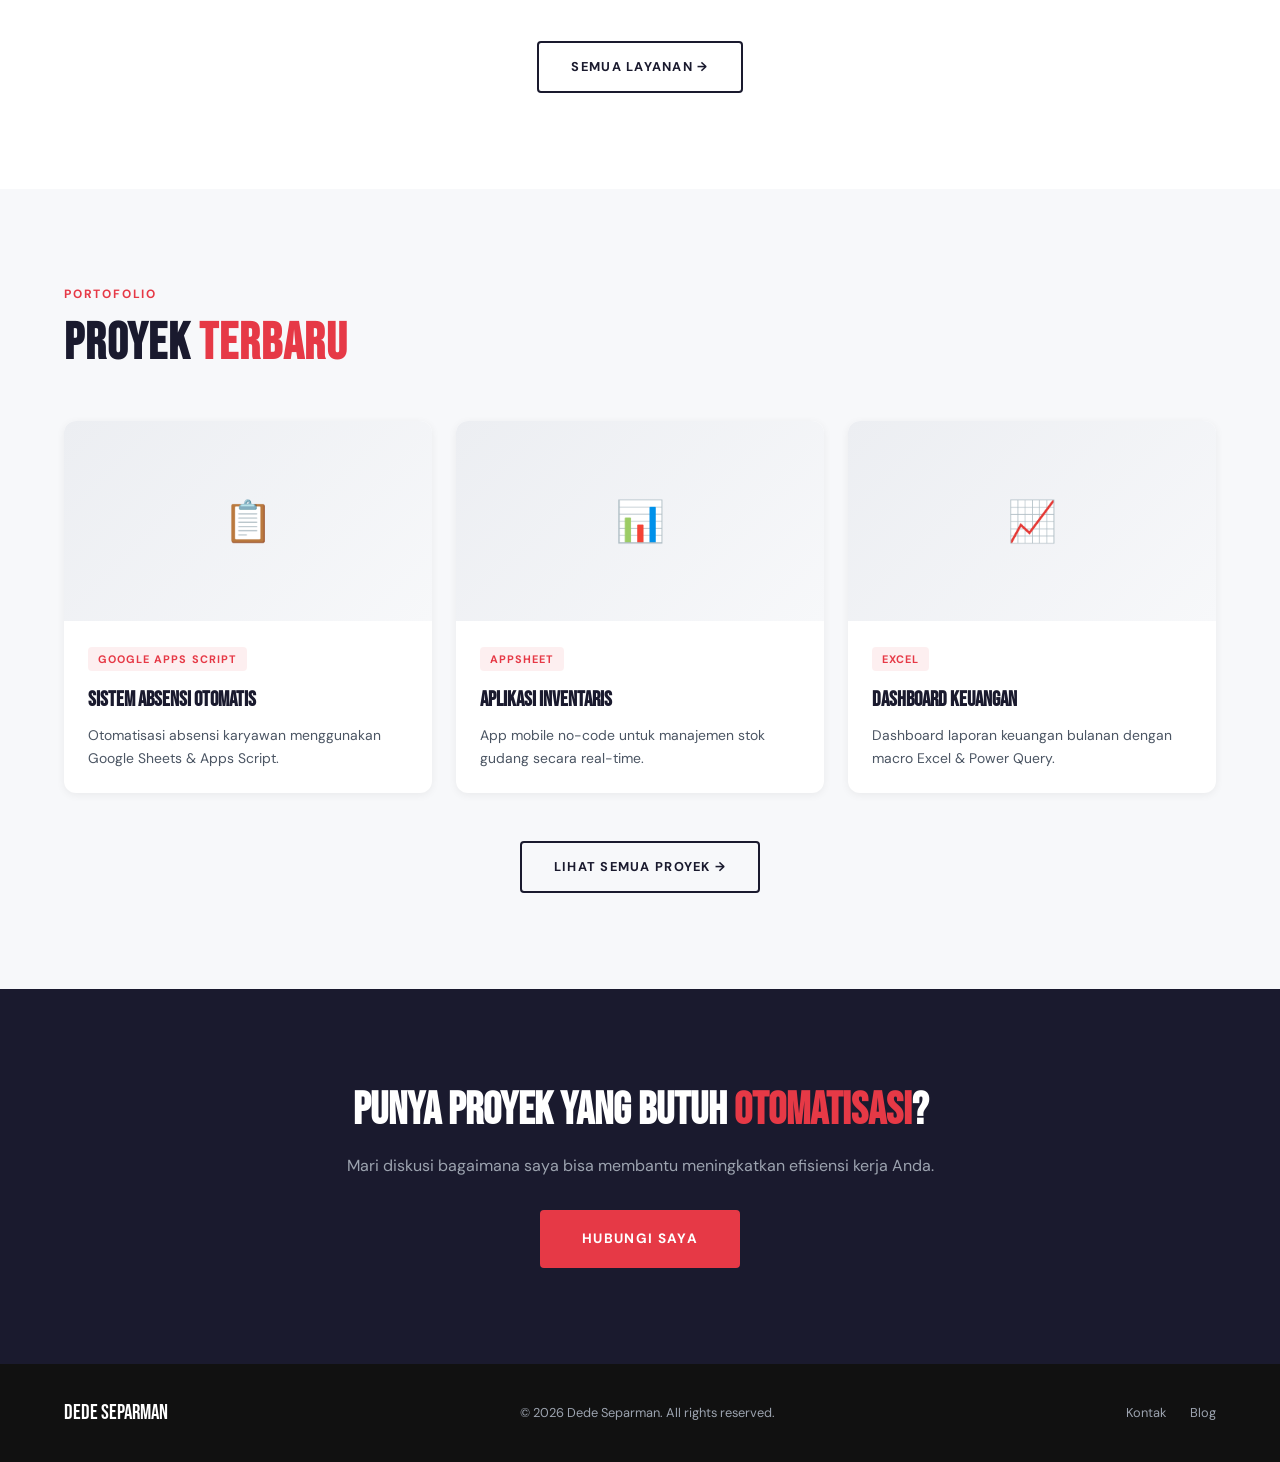
==== commit 96c68d48: "Update index.html" ====
--- a/index.html
+++ b/index.html
@@ -3,7 +3,7 @@
 <head>
   <meta charset="UTF-8" />
   <meta name="viewport" content="width=device-width, initial-scale=1.0" />
-  <title>Dede Separman — Google Apps Script & Automation Specialist</title>
+  <title>Dede Suparman — Google Apps Script & Automation Specialist</title>
   <meta name="description" content="Spesialis Google Apps Script, AppSheet, dan Excel untuk solusi otomatis, aplikasi tanpa kode, dan olah data efisien." />
   <link rel="stylesheet" href="css/main.css" />
   <link rel="preconnect" href="https://fonts.googleapis.com" />
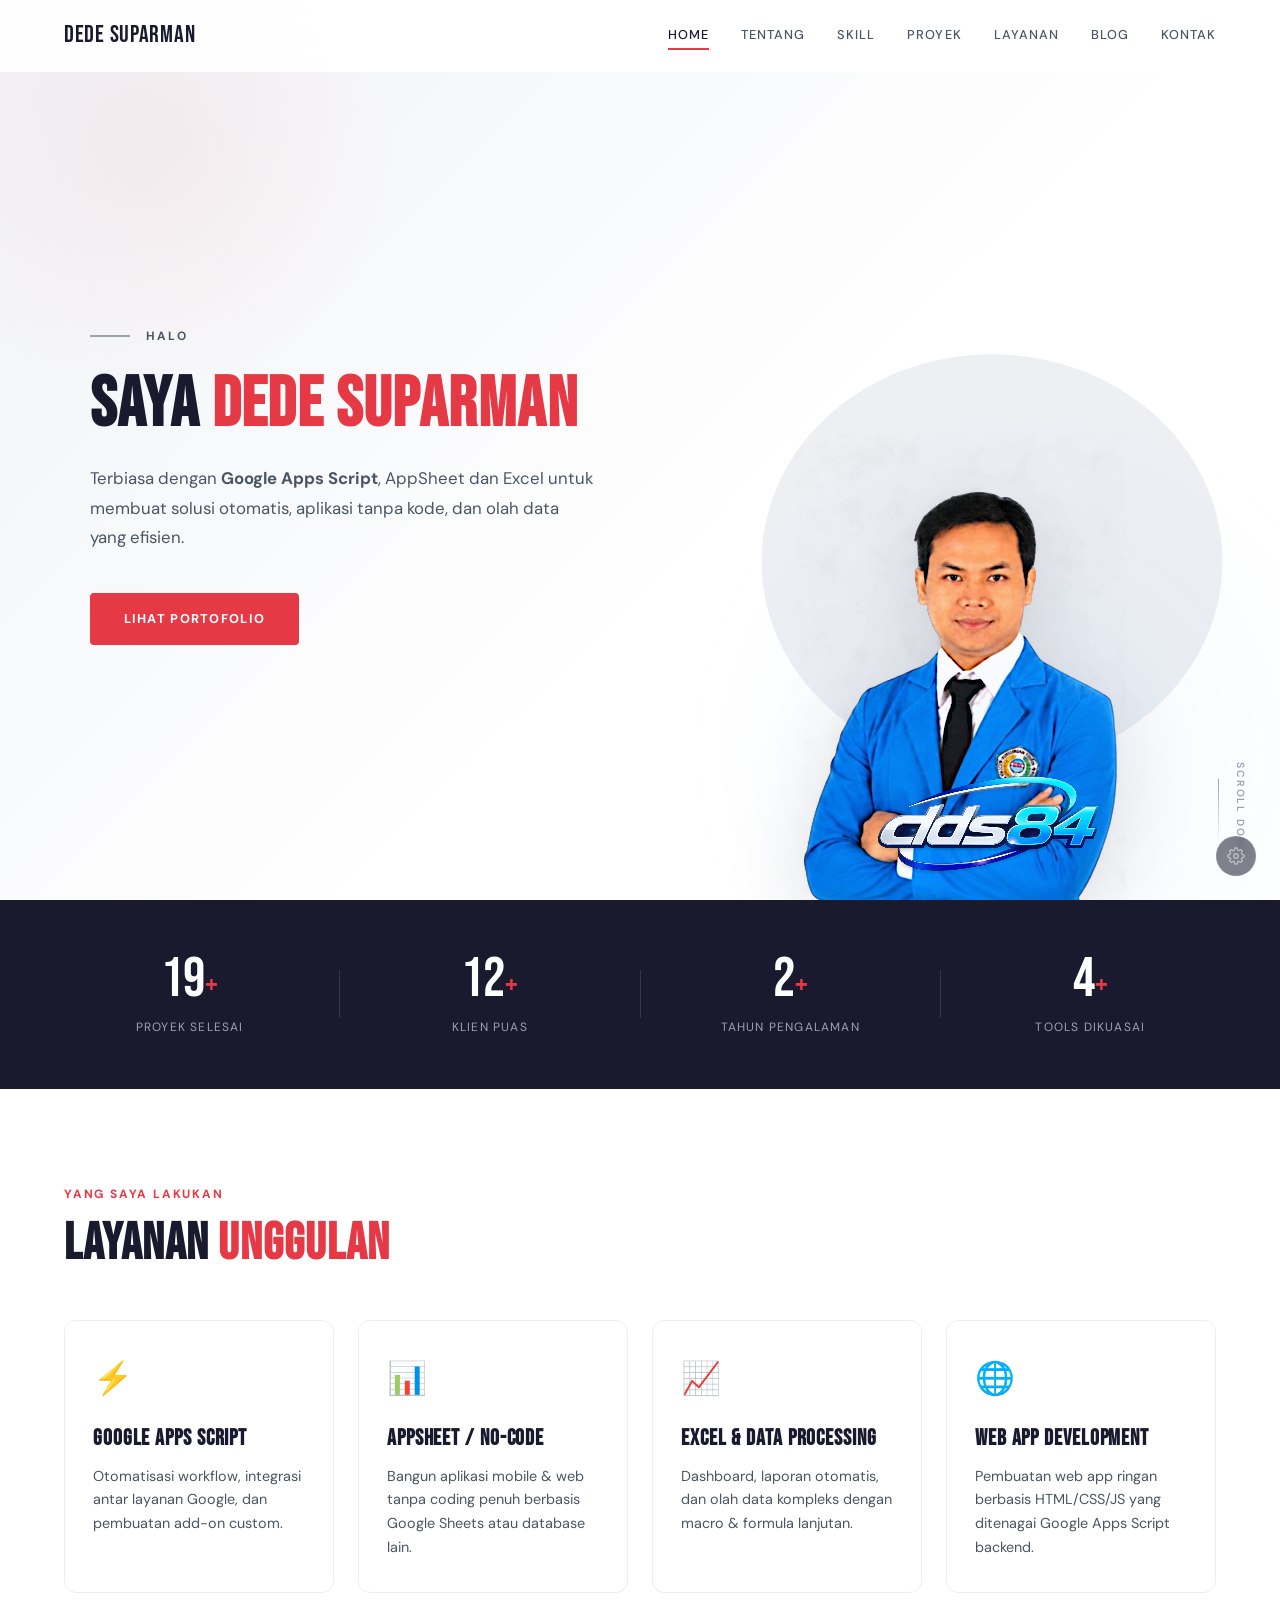
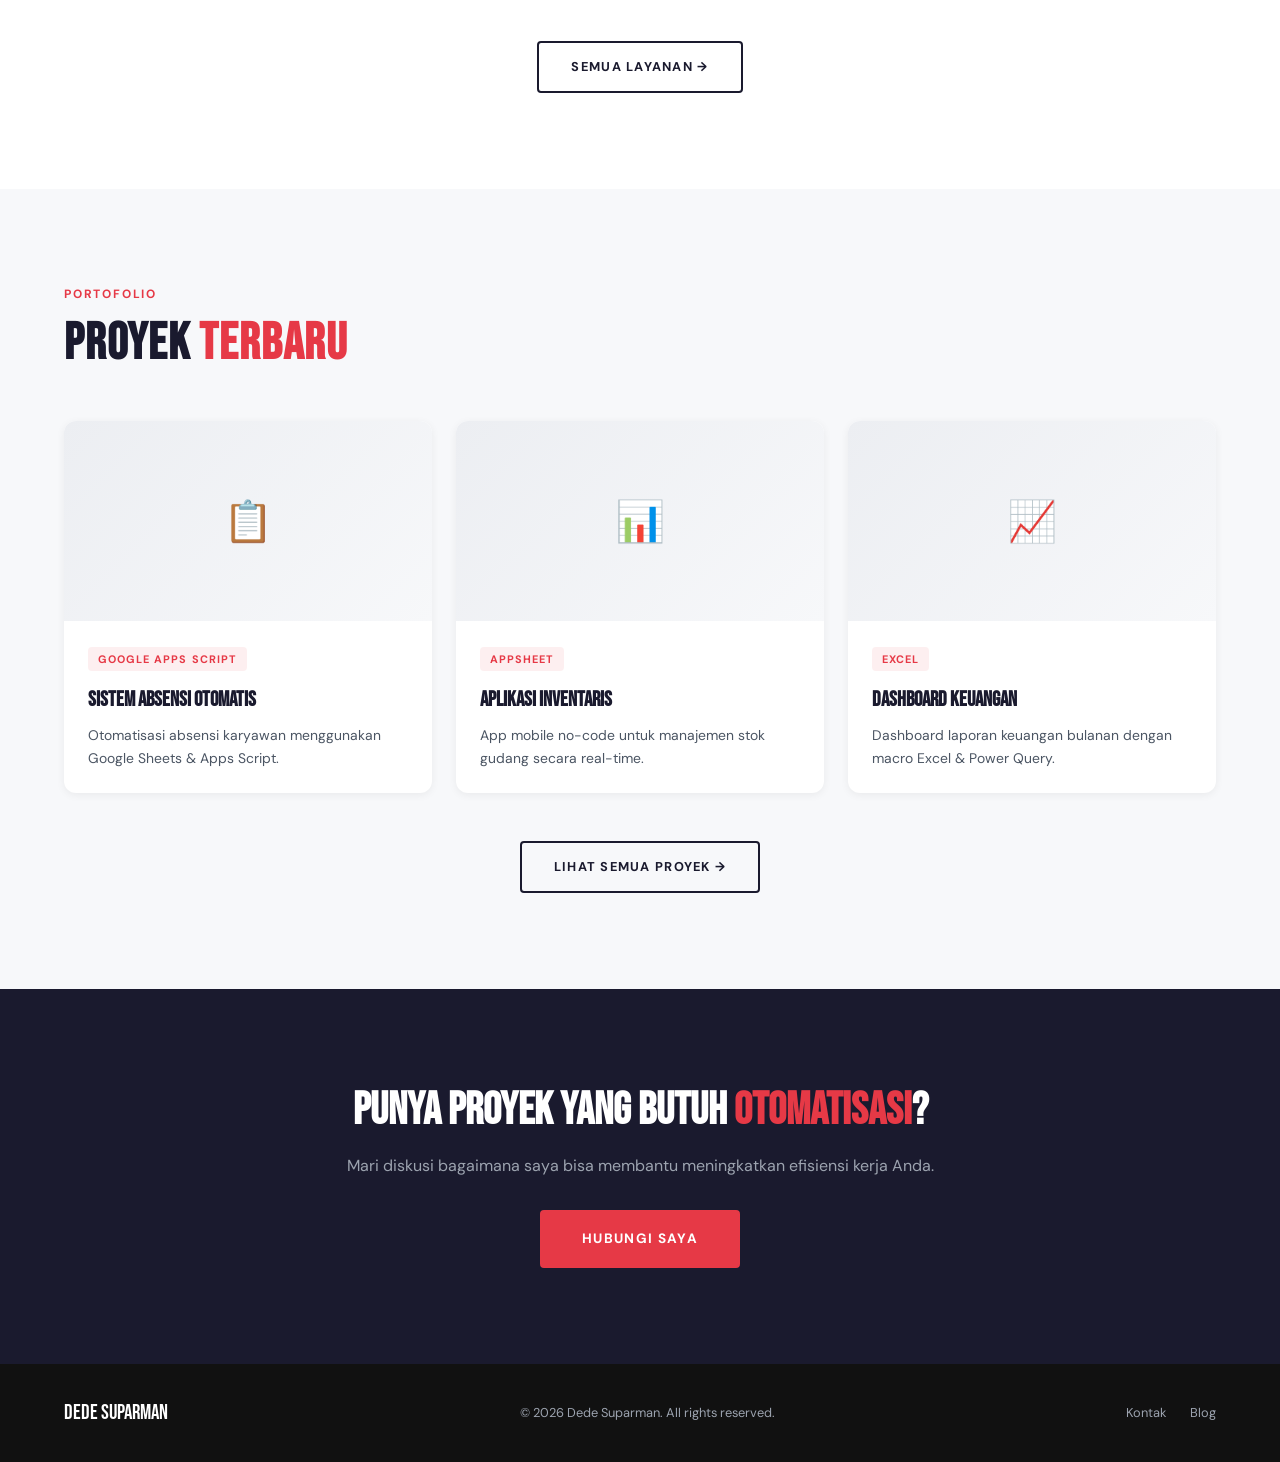
==== commit ce154cbf: "Update index.html" ====
--- a/index.html
+++ b/index.html
@@ -15,7 +15,7 @@
   <!-- ── NAVBAR ── -->
   <header class="navbar" id="navbar">
     <div class="navbar__inner">
-      <a href="index.html" class="navbar__logo">Dede Separman</a>
+      <a href="index.html" class="navbar__logo">Dede Suparman</a>
 
       <nav class="navbar__menu" id="navMenu">
         <a href="index.html" class="navbar__link active">Home</a>
@@ -41,7 +41,7 @@
       <div class="hero__content">
         <p class="hero__eyebrow"><span class="eyebrow-line"></span> Halo</p>
         <h1 class="hero__title">
-          Saya <span class="hero__name">Dede Separman</span>
+          Saya <span class="hero__name">Dede Suparman</span>
         </h1>
         <p class="hero__desc">
           Terbiasa dengan <strong>Google Apps Script</strong>, AppSheet
@@ -58,7 +58,7 @@
         <!-- Replace src with your actual photo -->
         <img
           src="img/dede-nobg.png"
-          alt="Dede Separman"
+          alt="Dede Suparman"
           class="hero__photo"
         />
       </div>
@@ -157,8 +157,8 @@
   <!-- ── FOOTER ── -->
   <footer class="footer">
     <div class="container footer__inner">
-      <p class="footer__brand">Dede Separman</p>
-      <p class="footer__copy">© <span id="year"></span> Dede Separman. All rights reserved.</p>
+      <p class="footer__brand">Dede Suparman</p>
+      <p class="footer__copy">© <span id="year"></span> Dede Suparman. All rights reserved.</p>
       <nav class="footer__nav">
         <a href="pages/kontak.html">Kontak</a>
         <a href="pages/blog.html">Blog</a>
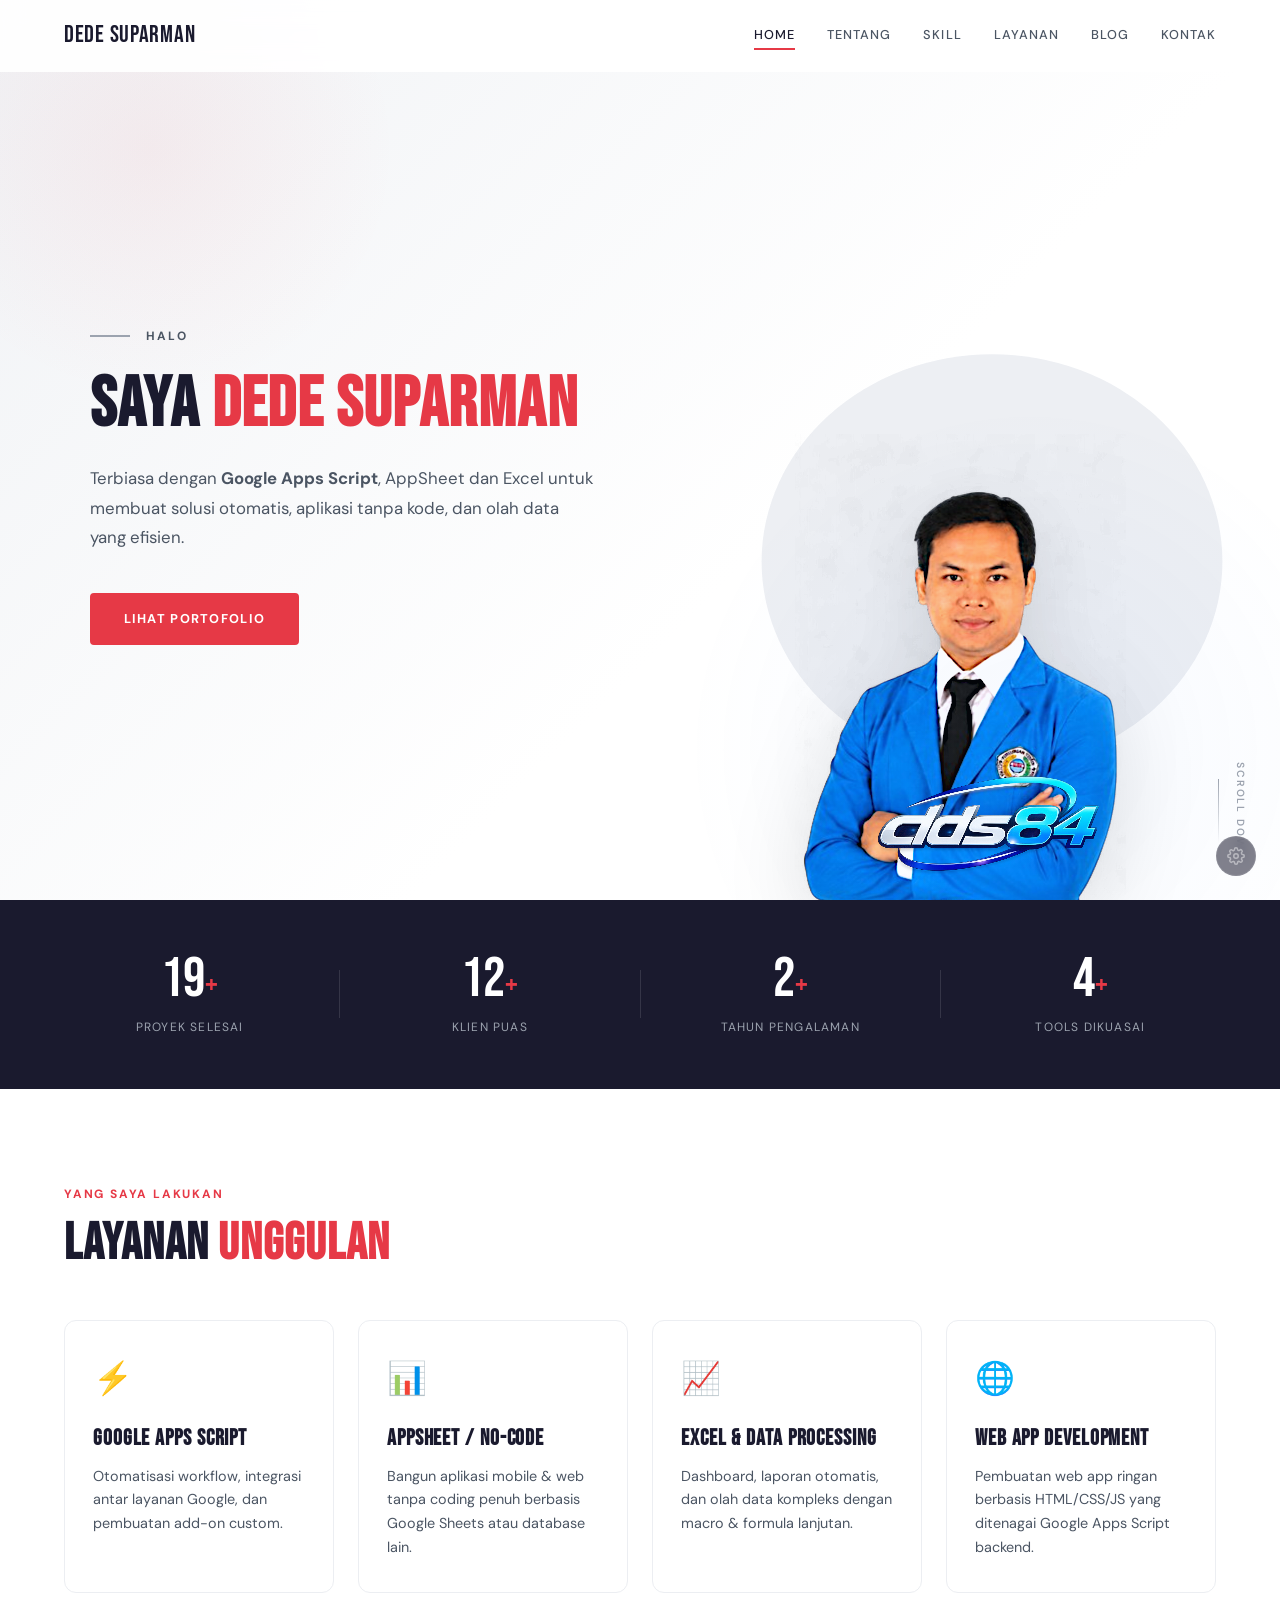
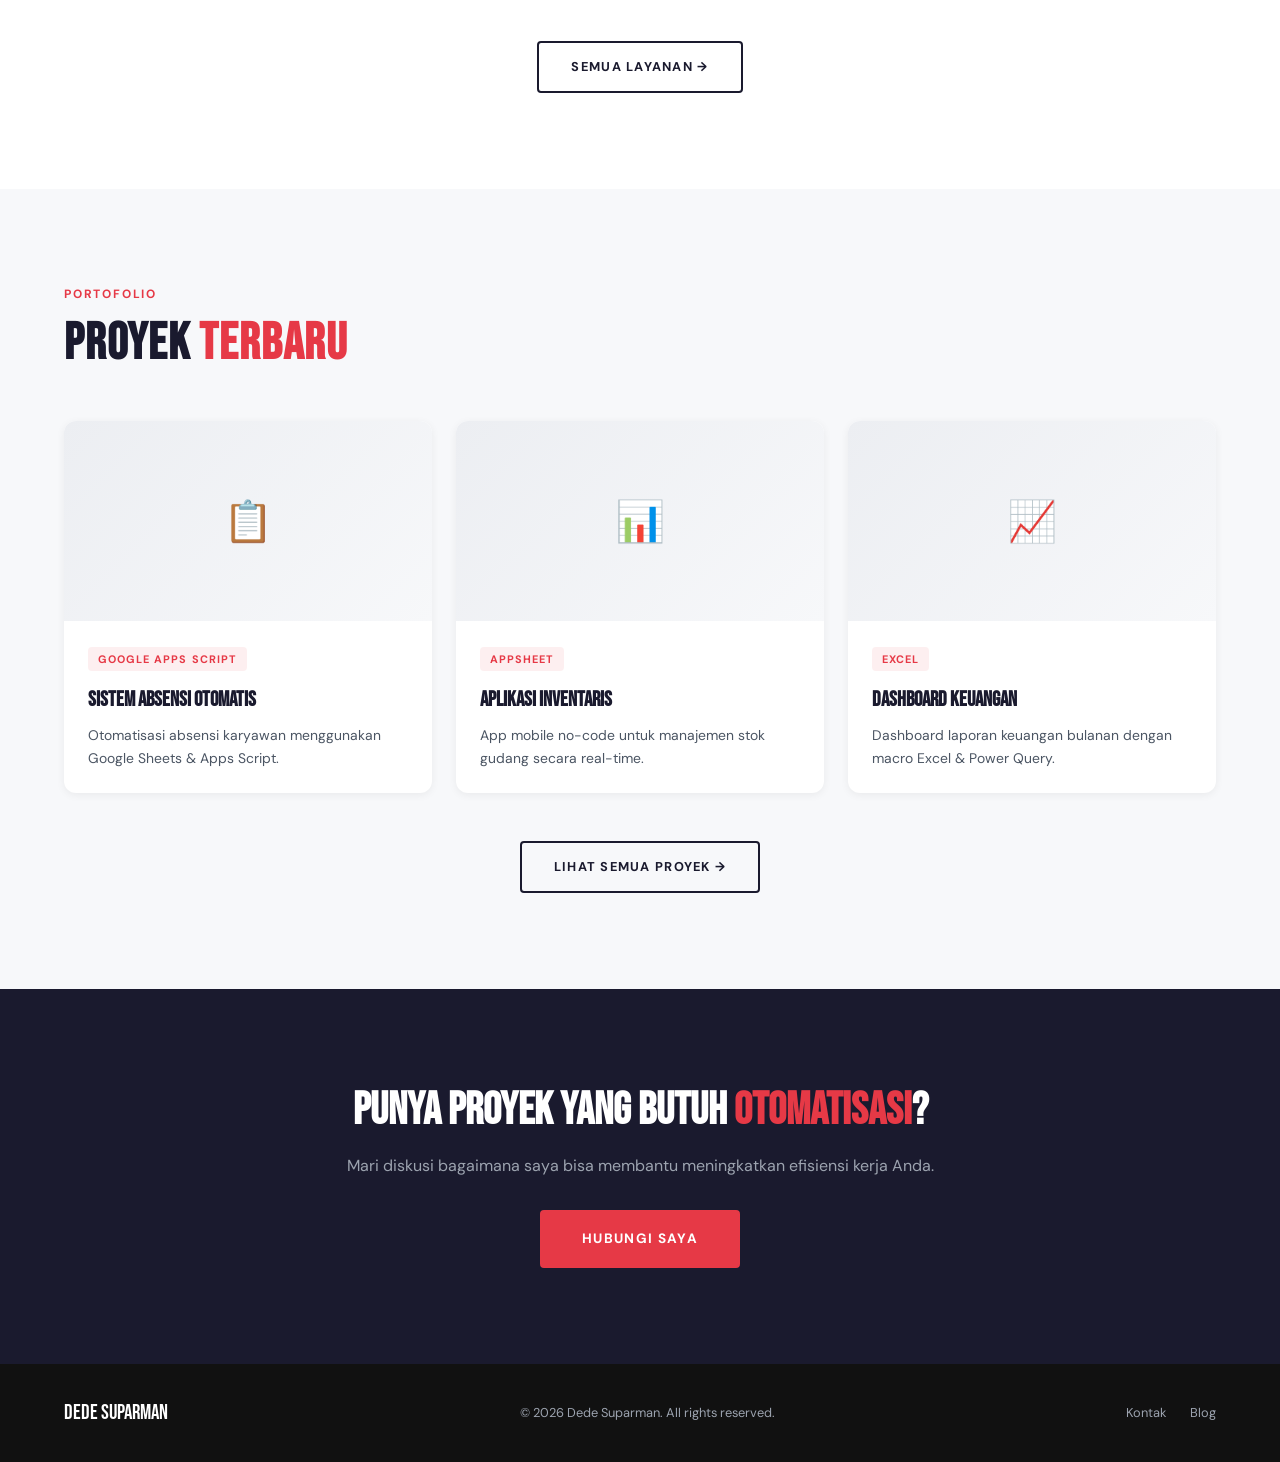
==== commit b79fb4d4: "Add files via upload" ====
--- a/index.html
+++ b/index.html
@@ -21,7 +21,6 @@
         <a href="index.html" class="navbar__link active">Home</a>
         <a href="pages/tentang.html" class="navbar__link">Tentang</a>
         <a href="pages/skill.html" class="navbar__link">Skill</a>
-        <a href="pages/proyek.html" class="navbar__link">Proyek</a>
         <a href="pages/layanan.html" class="navbar__link">Layanan</a>
         <a href="pages/blog.html" class="navbar__link">Blog</a>
         <a href="pages/kontak.html" class="navbar__link">Kontak</a>
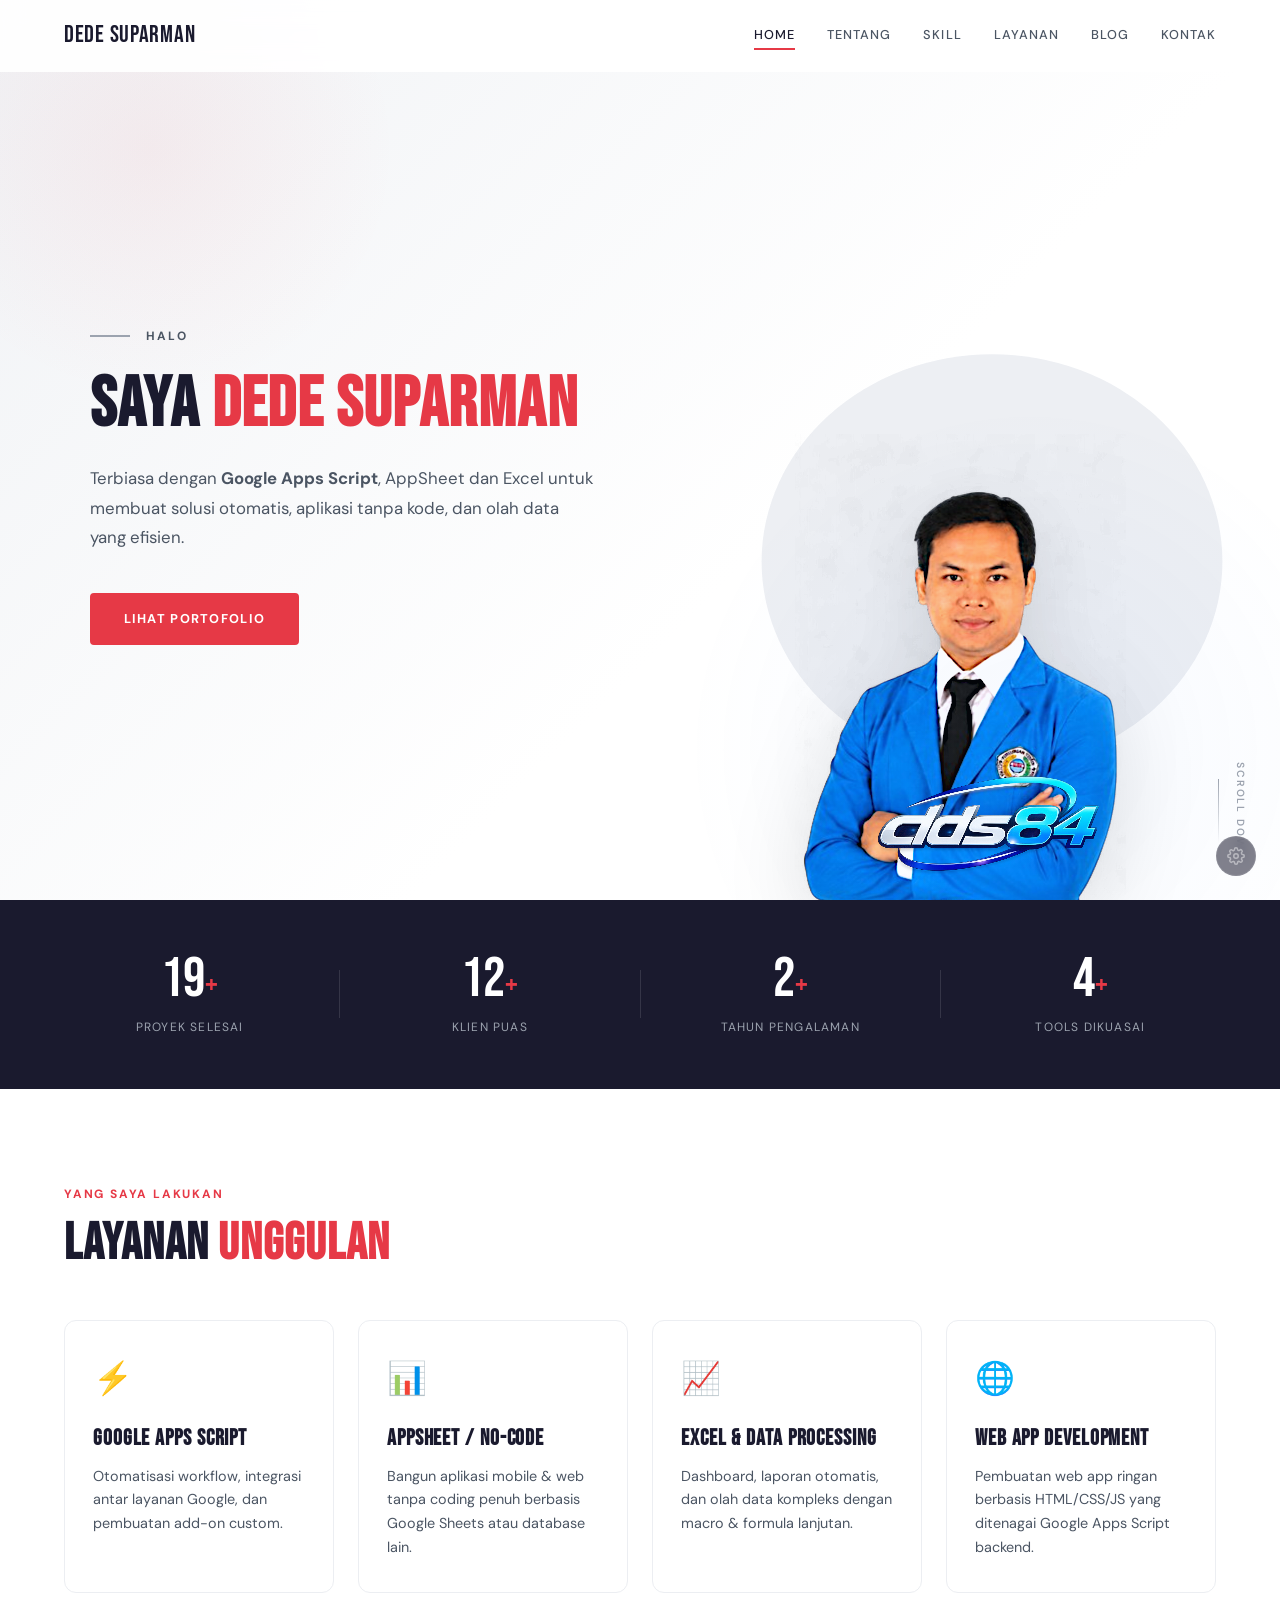
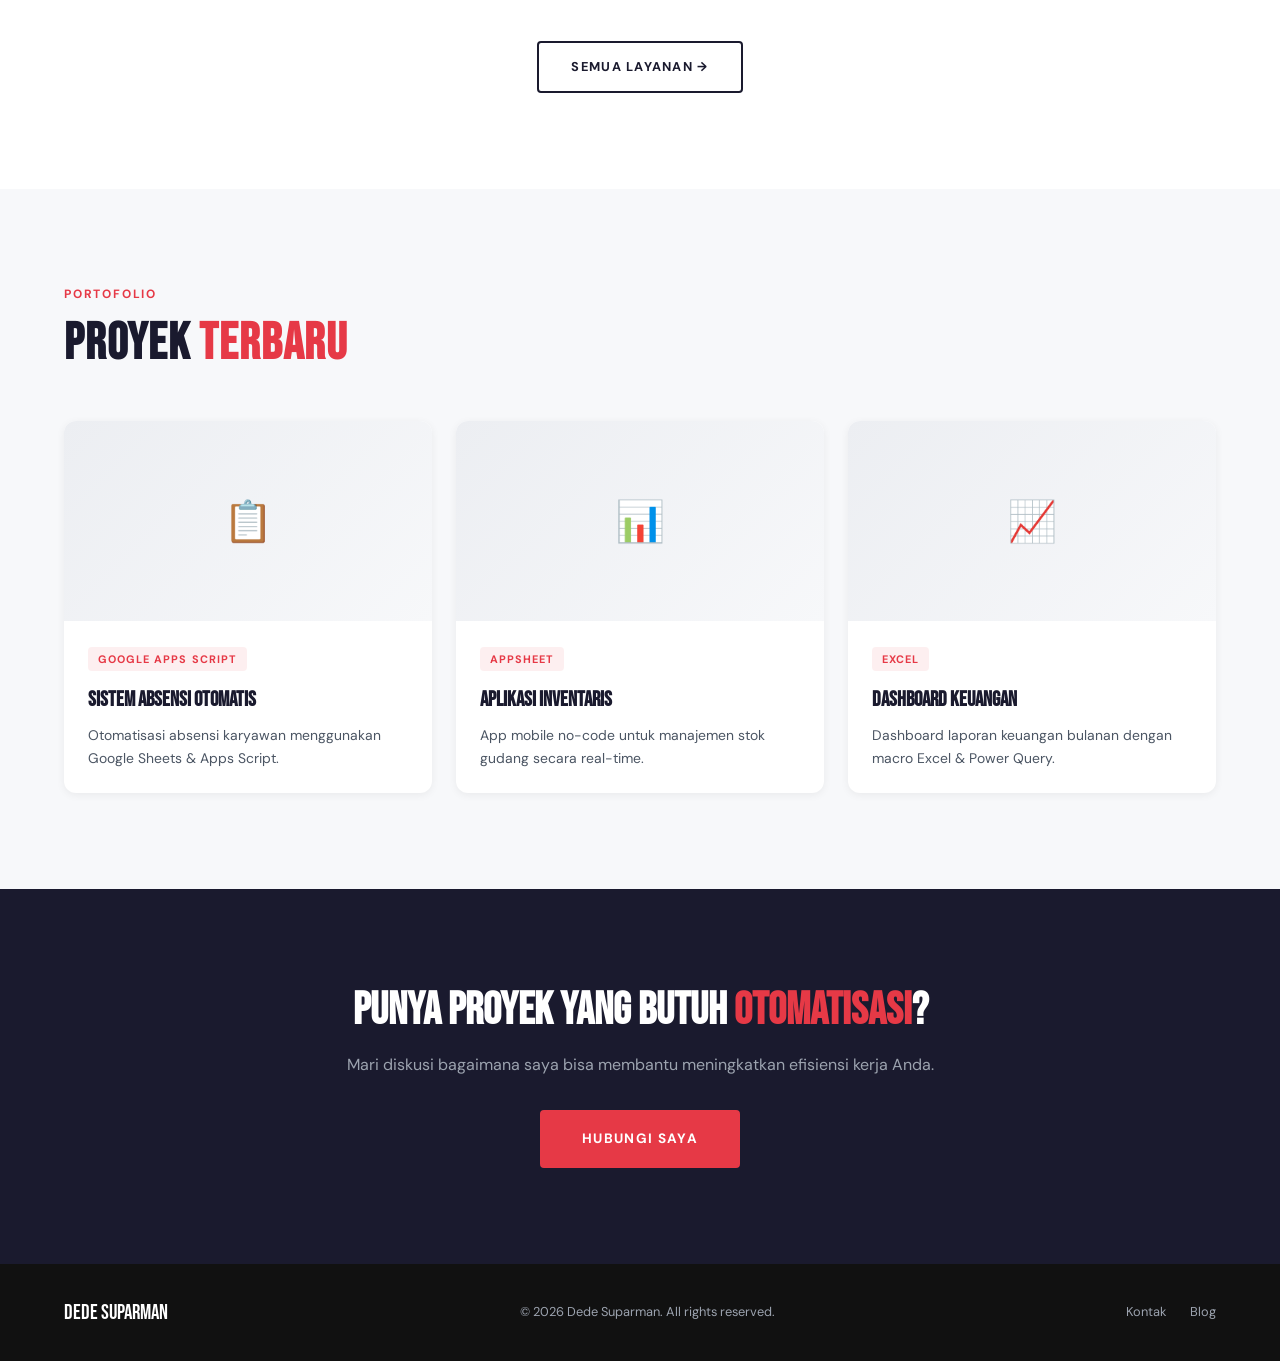
==== commit 18e74439: "Add files via upload" ====
--- a/index.html
+++ b/index.html
@@ -127,7 +127,7 @@
     </section>
 
     <!-- ── LATEST PROJECTS ── -->
-    <section class="latest-projects section-pad bg-light">
+    <section class="latest-projects section-pad bg-light" id="latestProjectsSection">
       <div class="container">
         <p class="section-label">Portofolio</p>
         <h2 class="section-title">Proyek <span class="accent">Terbaru</span></h2>
@@ -136,9 +136,6 @@
           <div class="project-skeleton"></div>
           <div class="project-skeleton"></div>
           <div class="project-skeleton"></div>
-        </div>
-        <div class="text-center mt-8">
-          <a href="pages/proyek.html" class="btn btn--outline">Lihat Semua Proyek →</a>
         </div>
       </div>
     </section>
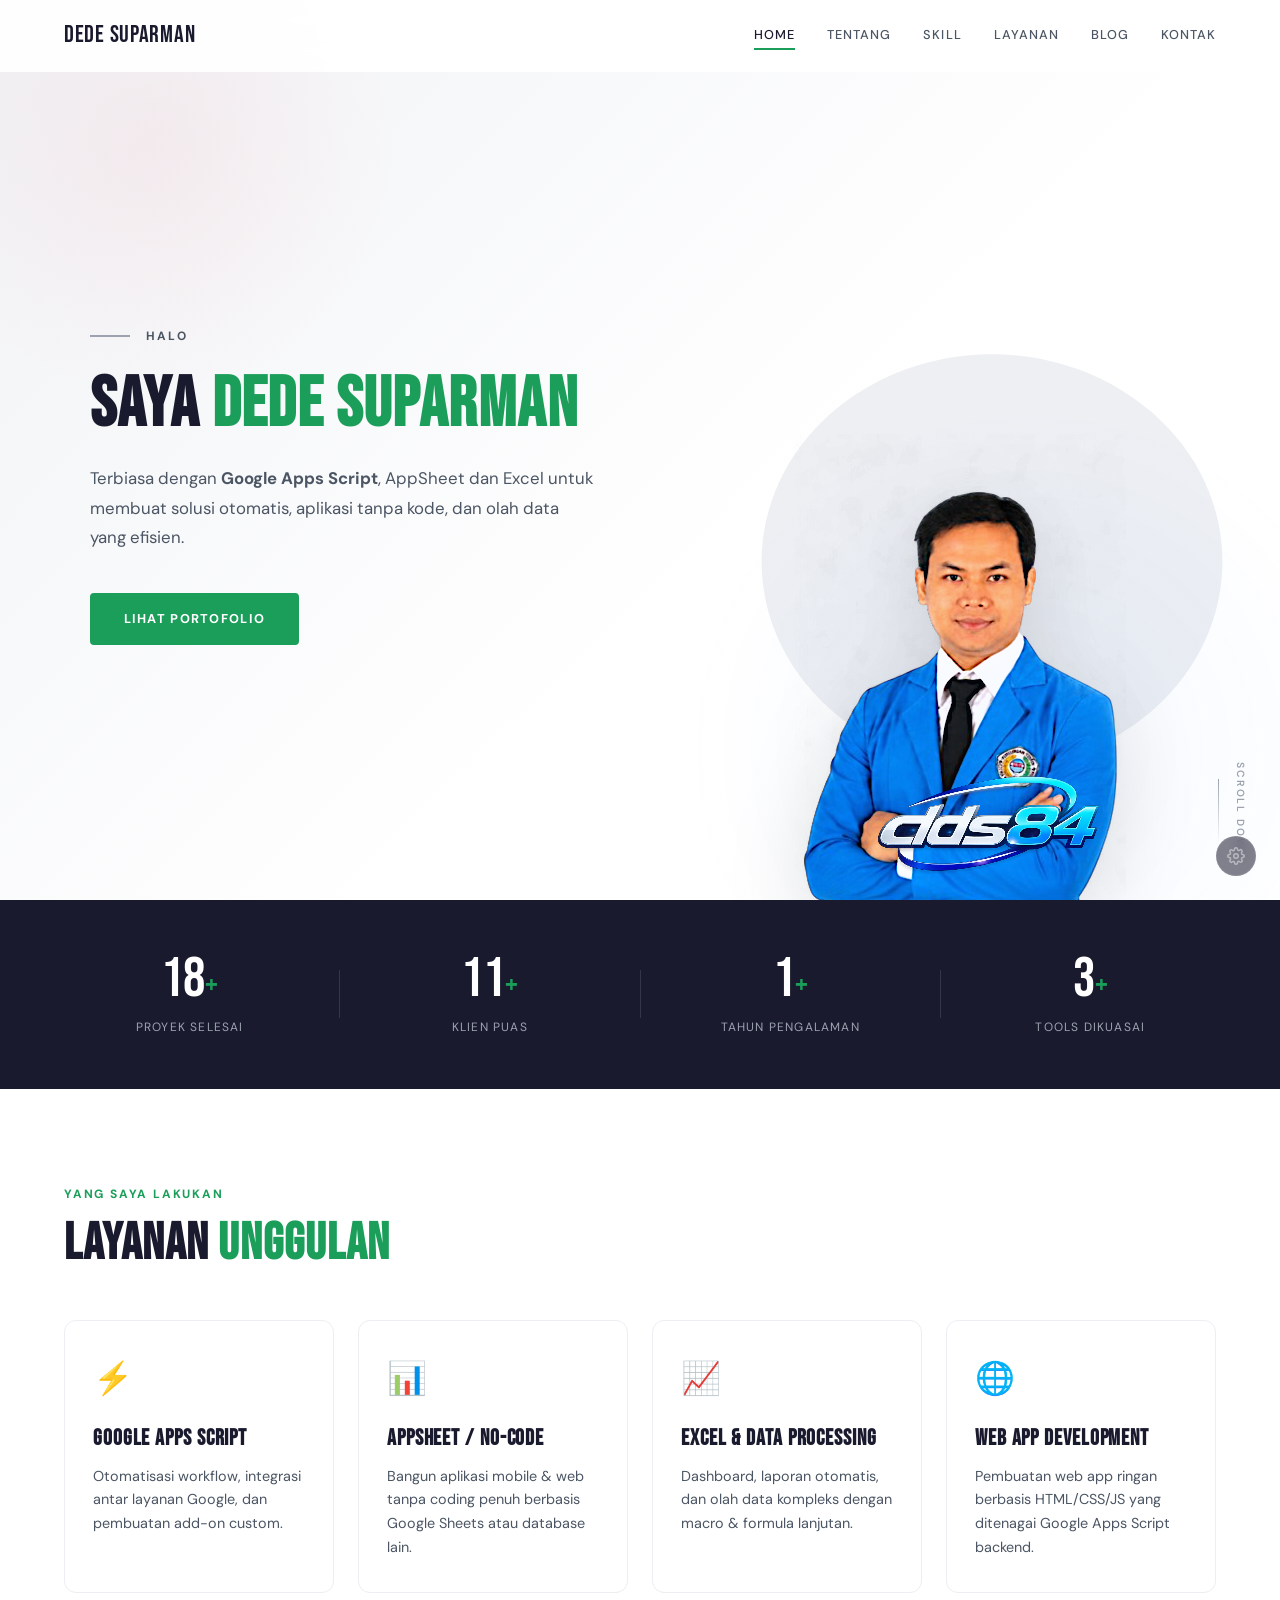
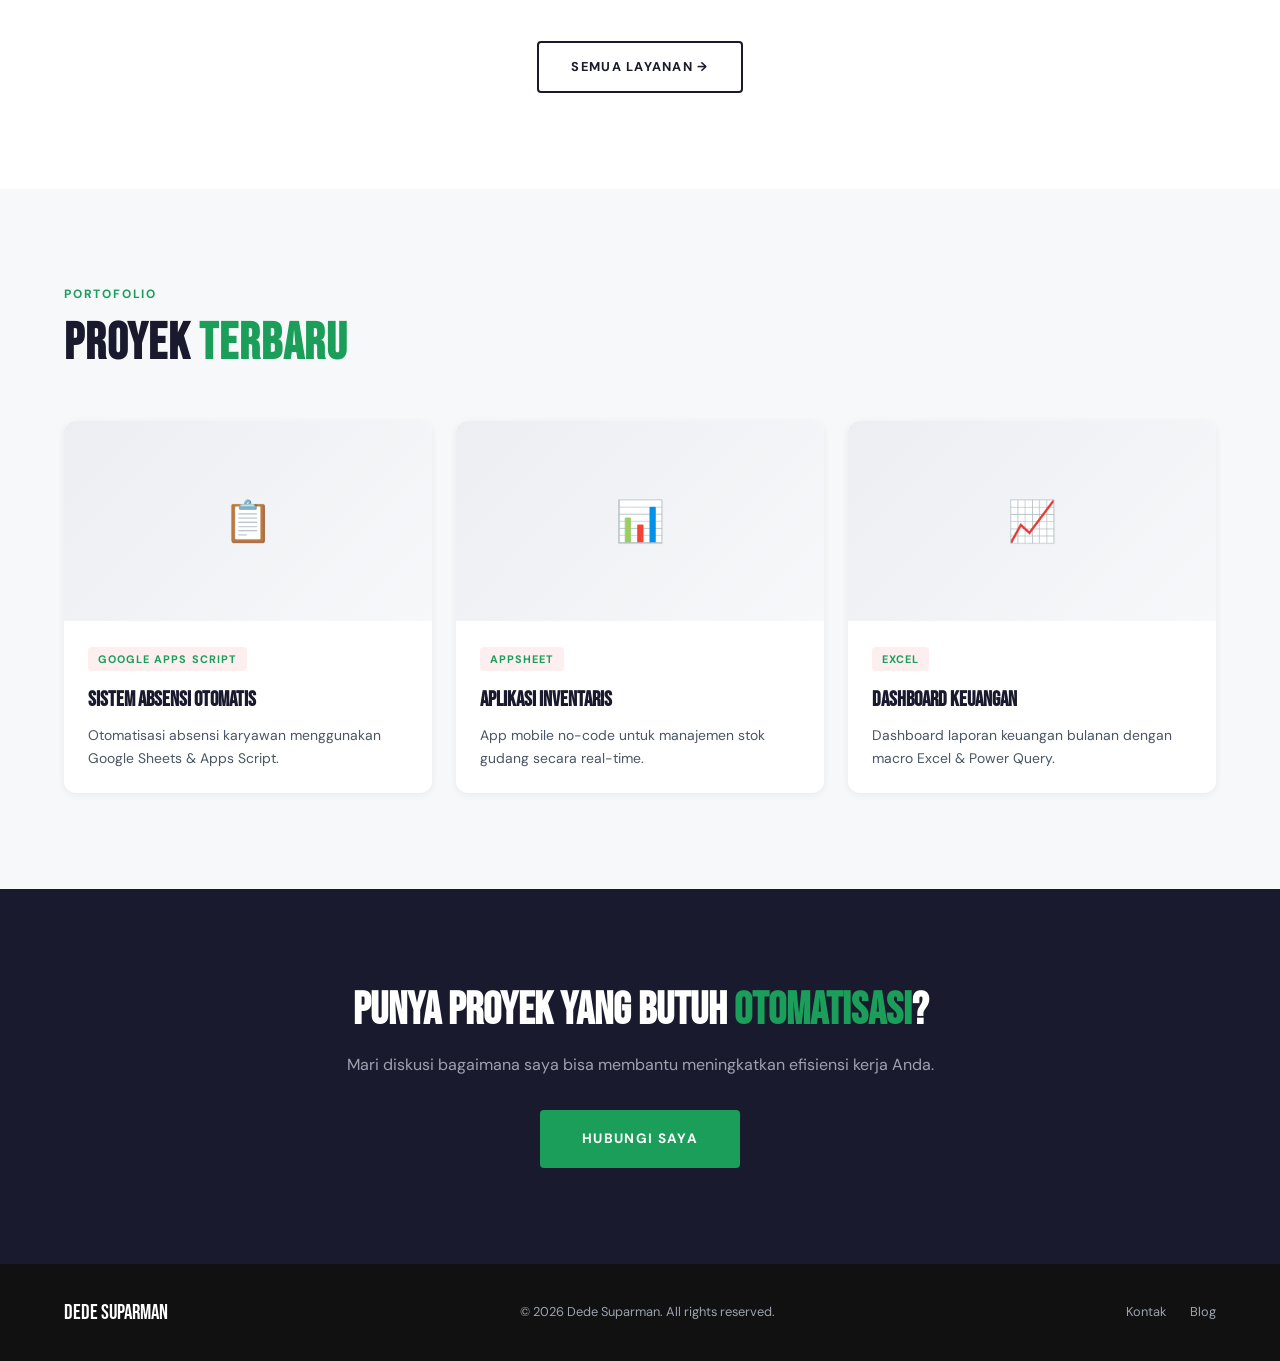
==== commit 2fbf396a: "Add files via upload" ====
--- a/index.html
+++ b/index.html
@@ -4,7 +4,43 @@
   <meta charset="UTF-8" />
   <meta name="viewport" content="width=device-width, initial-scale=1.0" />
   <title>Dede Suparman — Google Apps Script & Automation Specialist</title>
-  <meta name="description" content="Spesialis Google Apps Script, AppSheet, dan Excel untuk solusi otomatis, aplikasi tanpa kode, dan olah data efisien." />
+  <meta name="description" content="Spesialis Google Apps Script, AppSheet, dan Excel untuk solusi otomatis, aplikasi tanpa kode, dan olah data efisien. Bangun sistem otomatisasi untuk produktivitas bisnis." />
+  <link rel="canonical" href="https://ddsuparman0984.vercel.app/" />
+
+  <!-- Open Graph -->
+  <meta property="og:title" content="Dede Suparman — Google Apps Script & Automation Specialist" />
+  <meta property="og:description" content="Spesialis Google Apps Script, AppSheet, dan Excel untuk solusi otomatis, aplikasi tanpa kode, dan olah data efisien." />
+  <meta property="og:type" content="website" />
+  <meta property="og:url" content="https://ddsuparman0984.vercel.app/" />
+  <meta property="og:site_name" content="Dede Suparman" />
+
+  <!-- Twitter Card -->
+  <meta name="twitter:card" content="summary_large_image" />
+  <meta name="twitter:title" content="Dede Suparman — Google Apps Script & Automation Specialist" />
+  <meta name="twitter:description" content="Spesialis Google Apps Script, AppSheet, dan Excel untuk solusi otomatis, aplikasi tanpa kode, dan olah data efisien." />
+
+  <!-- JSON-LD Schema -->
+  <script type="application/ld+json">
+  {
+    "@context": "https://schema.org",
+    "@type": "Person",
+    "name": "Dede Suparman",
+    "url": "https://ddsuparman0984.vercel.app/",
+    "jobTitle": "Automation & Apps Script Specialist",
+    "worksFor": {
+      "@type": "Organization",
+      "name": "Dede Suparman"
+    },
+    "knowsAbout": ["Google Apps Script", "AppSheet", "Microsoft Excel", "Automation", "No-code"],
+    "address": {
+      "@type": "PostalAddress",
+      "addressLocality": "Bandung",
+      "addressRegion": "Jawa Barat",
+      "addressCountry": "ID"
+    }
+  }
+  </script>
+
   <link rel="stylesheet" href="css/main.css" />
   <link rel="preconnect" href="https://fonts.googleapis.com" />
   <link rel="preconnect" href="https://fonts.gstatic.com" crossorigin />
@@ -190,7 +226,7 @@
       z-index: 999;
     }
     .admin-gear-btn:hover {
-      background: #E63946;
+      background: #1B9E5A;
       color: #ffffff;
       border-color: transparent;
       transform: rotate(60deg);
--- a/css/main.css
+++ b/css/main.css
@@ -5,8 +5,8 @@
 
 /* ── CSS VARIABLES ── */
 :root {
-  --red:        #E63946;
-  --red-dark:   #C1121F;
+  --red:        #1B9E5A; /* green primary */
+  --red-dark:   #137A45; /* darker green */
   --black:      #1A1A2E;
   --white:      #FFFFFF;
   --gray-50:    #F7F8FA;
@@ -44,7 +44,19 @@
 .bg-light   { background: var(--gray-50); }
 .text-center { text-align: center; }
 .mt-8       { margin-top: 3rem; }
+.mt-auto    { margin-top: auto; }
 .accent     { color: var(--red); }
+
+/* ── REVEAL HELPERS (no inline style injection) ── */
+.reveal-target {
+  opacity: 0;
+  transform: translateY(20px);
+  transition: opacity .5s ease, transform .5s ease;
+}
+.revealed {
+  opacity: 1 !important;
+  transform: translateY(0) !important;
+}
 
 /* ── BUTTONS ── */
 .btn {
@@ -433,8 +445,9 @@
 }
 .project-card:hover { transform: translateY(-5px); box-shadow: var(--shadow-md); }
 .project-card__img {
-  width: 100%; height: 200px;
-  object-fit: cover;
+  width: 100%;
+  height: 200px;
+  object-fit: contain; /* avoid cropping user-uploaded covers */
   background: var(--gray-100);
 }
 .project-card__img-placeholder {
@@ -471,6 +484,7 @@
   background-size: 200%;
   animation: skeleton 1.5s infinite;
 }
+.project-skeleton--tall { height: 300px; }
 
 /* ─────────────────────────────────────────
    CTA SECTION
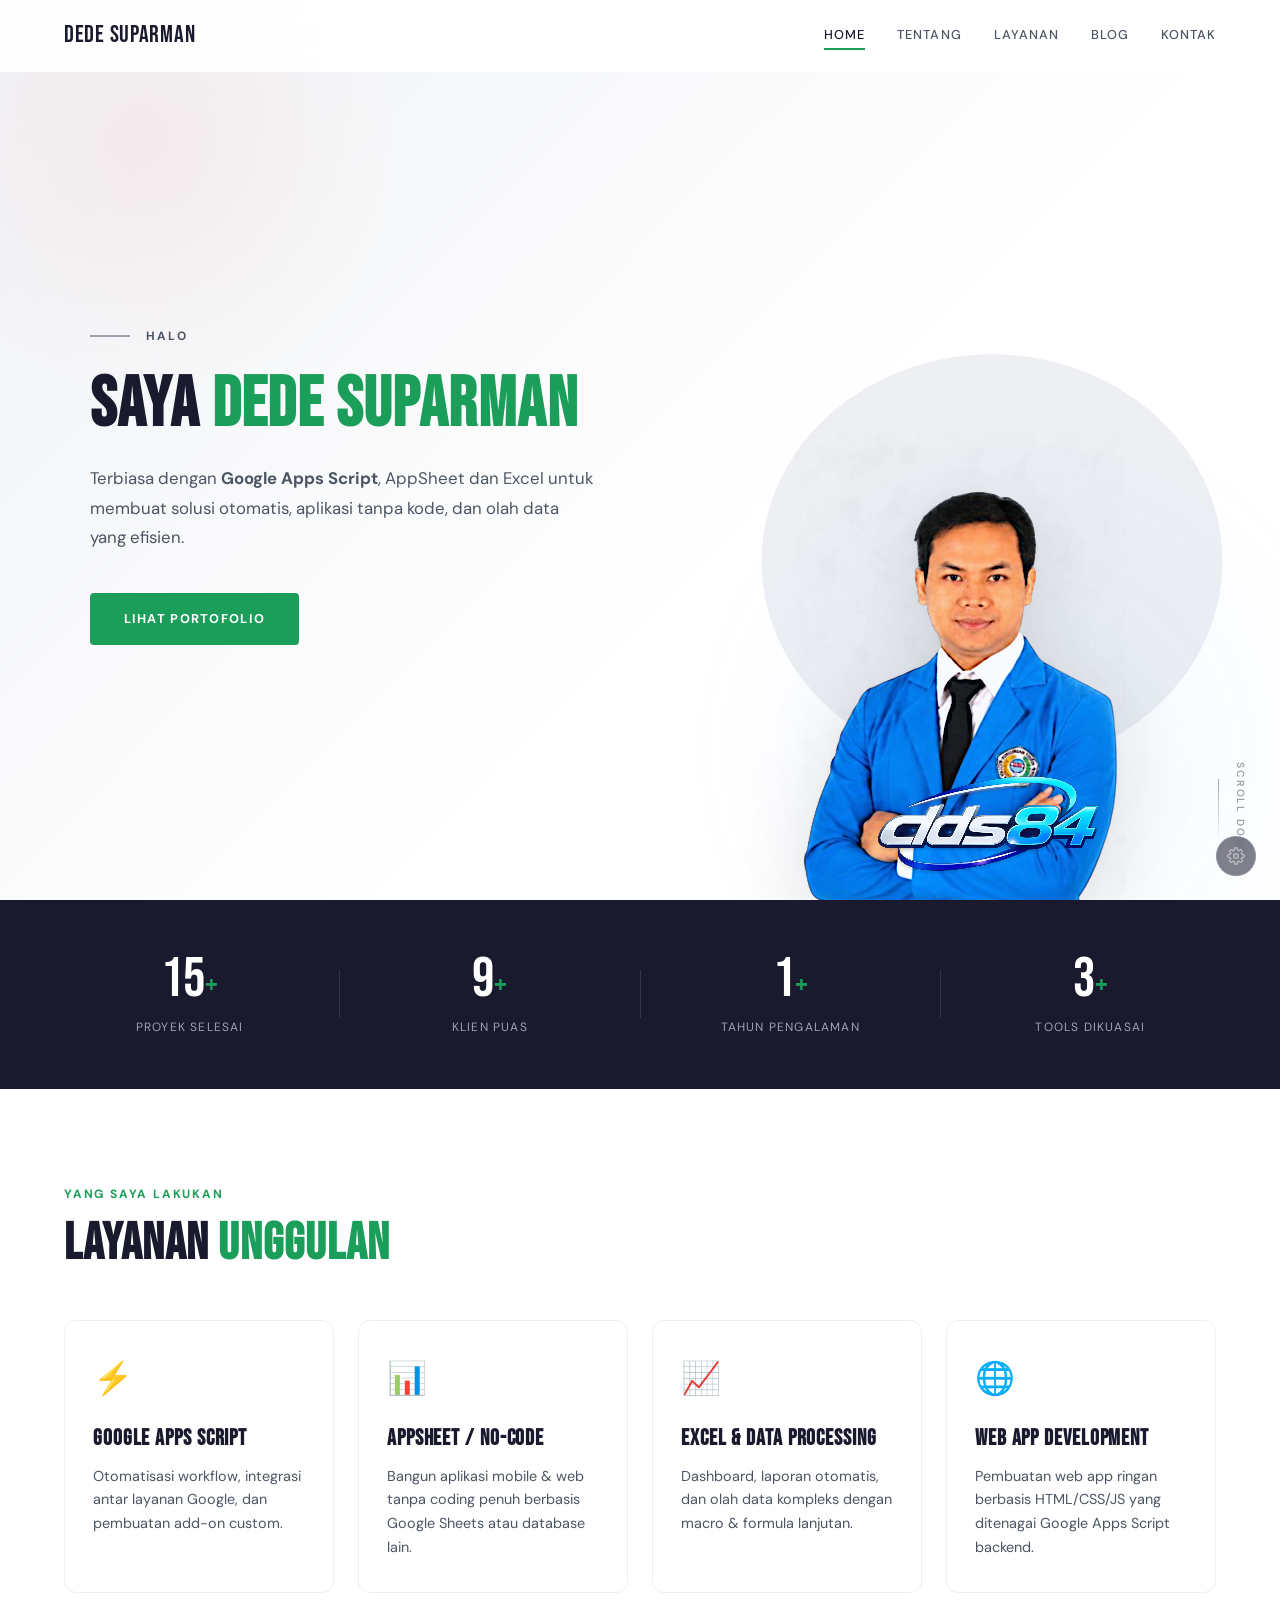
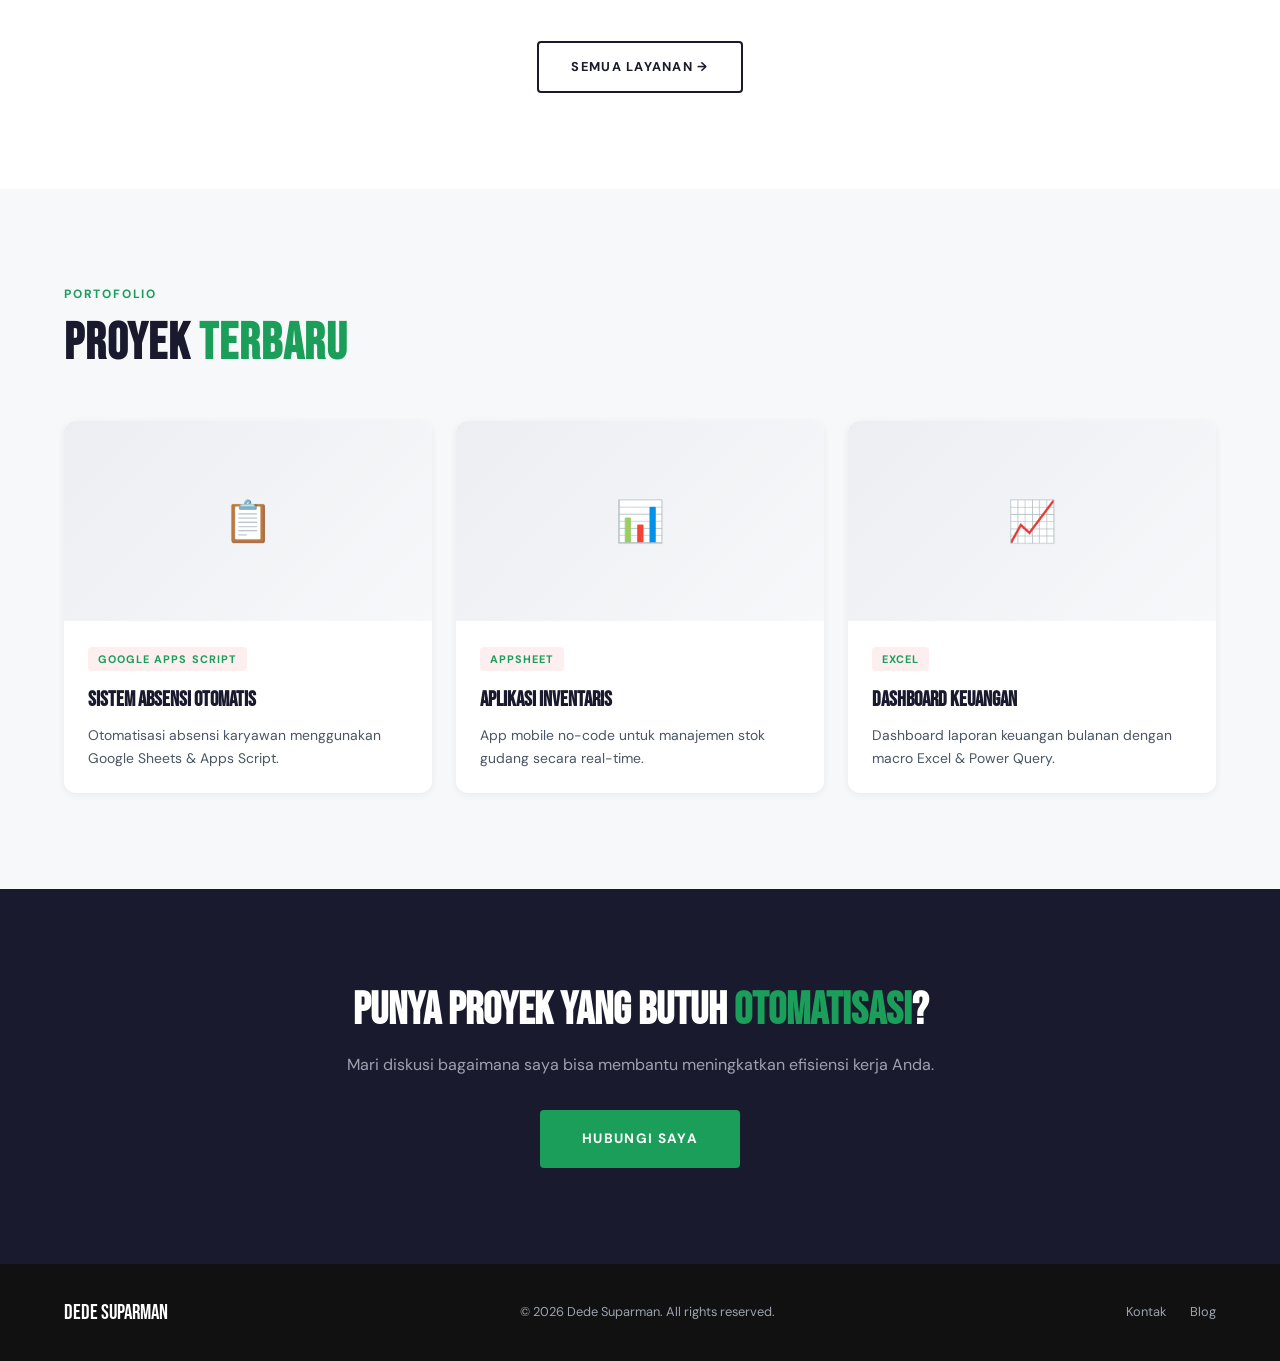
==== commit 35d45d46: "Update index.html" ====
--- a/index.html
+++ b/index.html
@@ -56,7 +56,7 @@
       <nav class="navbar__menu" id="navMenu">
         <a href="index.html" class="navbar__link active">Home</a>
         <a href="pages/tentang.html" class="navbar__link">Tentang</a>
-        <a href="pages/skill.html" class="navbar__link">Skill</a>
+        <!--<a href="pages/skill.html" class="navbar__link">Skill</a> -->
         <a href="pages/layanan.html" class="navbar__link">Layanan</a>
         <a href="pages/blog.html" class="navbar__link">Blog</a>
         <a href="pages/kontak.html" class="navbar__link">Kontak</a>
